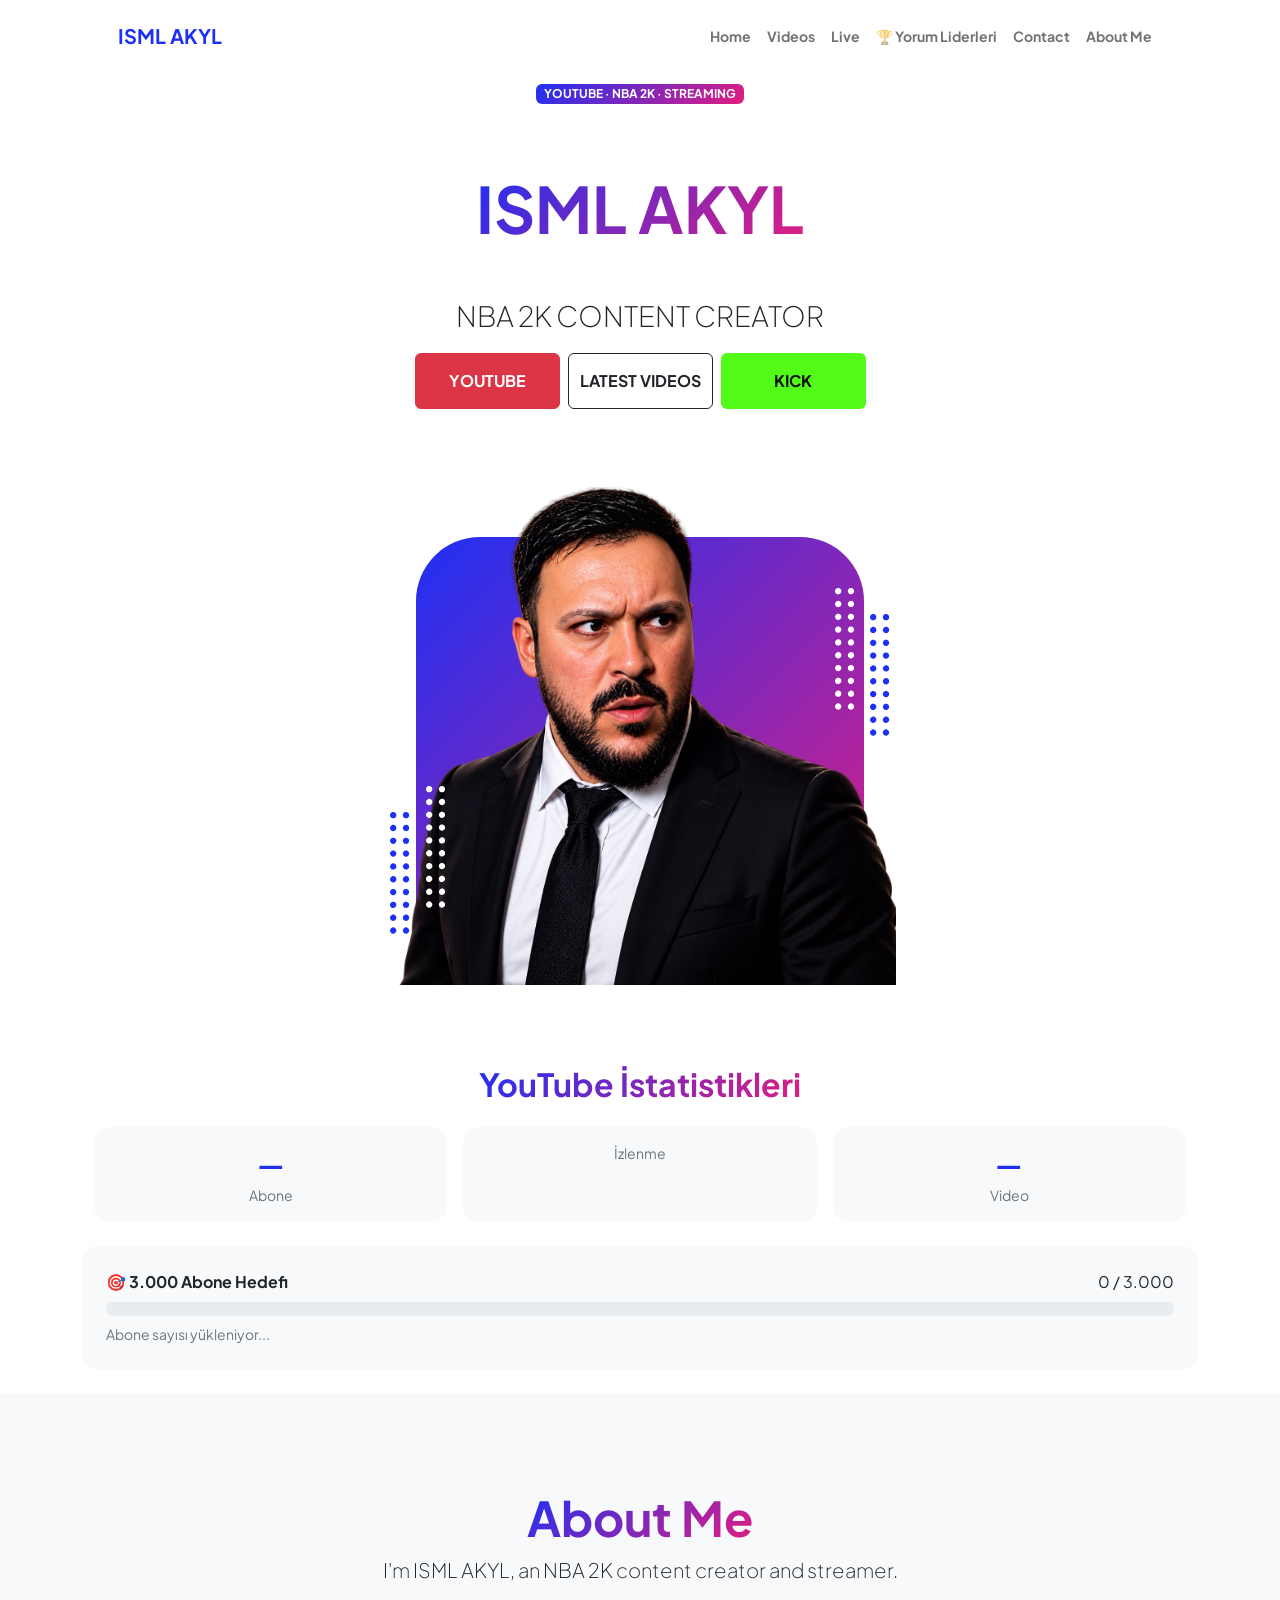
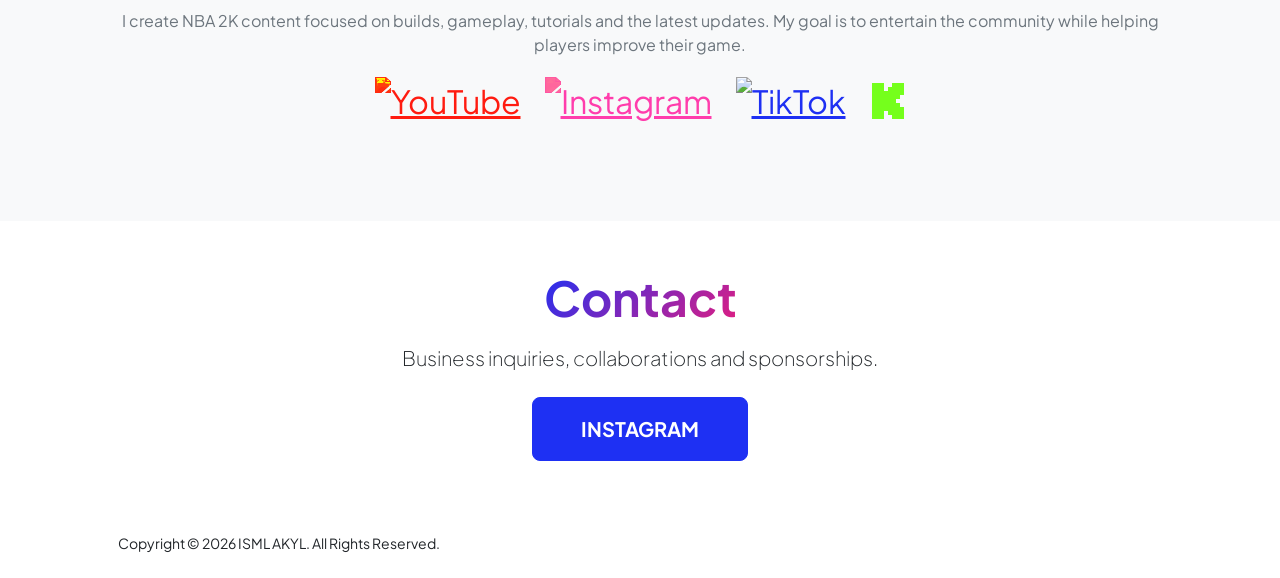
==== index.html @ 3e445e19 "Update index.html" ====
<!DOCTYPE html>
<html lang="en">
    <head>
        <meta charset="utf-8" />
        <meta name="viewport" content="width=device-width, initial-scale=1, shrink-to-fit=no" />
        <meta name="description" content="" />
        <meta name="author" content="" />
        <title>Personal - Start Bootstrap Theme</title>
        <!-- Favicon-->
        <link rel="icon" type="image/x-icon" href="assets/favicon.ico" />
        <!-- Custom Google font-->
        <link rel="preconnect" href="https://fonts.googleapis.com" />
        <link rel="preconnect" href="https://fonts.gstatic.com" crossorigin />
        <link href="https://fonts.googleapis.com/css2?family=Plus+Jakarta+Sans:wght@100;200;300;400;500;600;700;800;900&amp;display=swap" rel="stylesheet" />
        <!-- Bootstrap icons-->
        <link href="https://cdn.jsdelivr.net/npm/bootstrap-icons@1.8.1/font/bootstrap-icons.css" rel="stylesheet" />
        <!-- Core theme CSS (includes Bootstrap)-->
        <link href="css/styles.css" rel="stylesheet" />
        <!-- Mobile-only homepage refinements: desktop stays unchanged -->
        <style>
          @media (max-width: 767.98px) {
            .navbar .container { padding-left: 20px !important; padding-right: 20px !important; }
			  .navbar-collapse {
  padding-top: 8px !important;
  padding-bottom: 8px !important;
}

.navbar-nav {
  gap: 0 !important;
}

.navbar-nav .nav-link {
  padding: 7px 4px !important;
  font-size: 14px !important;
}
            header.pt-2.pb-5 { padding-top: 8px !important; padding-bottom: 16px !important; }
            header > .container { padding-left: 20px !important; padding-right: 20px !important; padding-bottom: 12px !important; }
            header .badge { margin-bottom: 12px !important; font-size: 11px; max-width: 100%; white-space: normal; }
            header .fs-3.text-muted { display: none !important; }
            header h1.display-3 { font-size: clamp(38px, 10vw, 54px); line-height: 1.12; margin: 8px 0 12px !important; }
            header p.fs-3 { font-size: 19px !important; line-height: 1.35; margin: 0 0 18px !important; }
            header .d-flex.flex-wrap.gap-2 { gap: 9px !important; max-width: 420px; margin: 0 auto 12px !important; }
            header .d-flex.flex-wrap.gap-2 > .btn { width: calc(50% - 5px) !important; min-width: 0; padding: 12px 5px !important; font-size: 12px; }
            header .d-flex.flex-wrap.gap-2 > .btn:last-child { width: 100% !important; }
            header .col-xxl-7 > .d-flex { margin-top: 16px !important; }
            #about, #contact { padding-top: 30px !important; padding-bottom: 30px !important; }
            #about .container, #contact .container { padding-left: 22px !important; padding-right: 22px !important; }
            #about .my-5 { margin-top: 8px !important; margin-bottom: 8px !important; }
            #about h2, #contact h2 { font-size: 32px !important; }
            #about p.lead, #contact p.lead { font-size: 18px !important; line-height: 1.5; }
            #about p.text-muted { font-size: 15px; line-height: 1.6; }
            #about .fs-2 { gap: 22px !important; }
            #contact .btn { padding: 12px 25px !important; font-size: 15px; }
            footer .container { padding-left: 22px !important; padding-right: 22px !important; }
            footer .small { font-size: 12px; text-align: center; }
          }
        </style>
		<style>
@media (max-width: 991.98px) {
body:has(.navbar-collapse.show) main > :not(nav),  body:has(.navbar-collapse.show) header,
  body:has(.navbar-collapse.show) footer {
    display: none !important;
  }
}
</style>
    </head>
    <body class="d-flex flex-column h-100">
        <main class="flex-shrink-0">
            <!-- Navigation-->
            <nav class="navbar navbar-expand-lg navbar-light bg-white py-3">
                <div class="container px-5">
                    <a class="navbar-brand" href="index.html"><span class="fw-bolder text-primary">ISML AKYL</span></a>
                    <button class="navbar-toggler" type="button" data-bs-toggle="collapse" data-bs-target="#navbarSupportedContent" aria-controls="navbarSupportedContent" aria-expanded="false" aria-label="Toggle navigation"><span class="navbar-toggler-icon"></span></button>
                    <div class="collapse navbar-collapse" id="navbarSupportedContent">
                        <ul class="navbar-nav ms-auto mb-2 mb-lg-0 small fw-bolder">
                            <li class="nav-item"><a class="nav-link" href="index.html">Home</a></li>
                            <li class="nav-item"><a class="nav-link" href="resume.html">Videos</a></li>
                            <li class="nav-item"><a class="nav-link" href="projects.html">Live</a></li>
							
<li class="nav-item"><a class="nav-link" href="leaderboard.html">🏆 Yorum Liderleri</a></li>

							<li class="nav-item"><a class="nav-link" href="#contact">Contact</a></li>
                          <li class="nav-item"><a class="nav-link" href="index.html#about">About Me</a></li>
                            <li class="nav-item">&nbsp;</li>
                        </ul>
                    </div>
                </div>
            </nav>
            <!-- Header-->
<header class="pt-2 pb-2">               <div class="container px-5 pb-5">
                    <div class="row gx-5 align-items-center">
                        <div class="col-xxl-5">
                            <!-- Header text content-->
                            <div class="text-center text-xxl-start">
                                <div class="badge bg-gradient-primary-to-secondary text-white mb-4"><div class="text-uppercase">YOUTUBE · NBA 2K · STREAMING</div></div>
                                <div class="fs-3 fw-light text-muted">&nbsp;</div>
                               <h1 class="display-3 fw-bolder mb-5"><span class="text-gradient d-inline">ISML AKYL</span>
</h1>
<p class="fs-3 fw-light">NBA 2K CONTENT CREATOR</p>
<div class="d-flex flex-wrap gap-2 justify-content-center justify-content-xxl-start mb-3">

    <a href="https://www.youtube.com/@ismlakyl"
       target="_blank" rel="noopener noreferrer"
class="btn btn-danger fw-bolder"       style="width:145px; padding:15px 5px; white-space:nowrap;">
       YOUTUBE
    </a>

    <a href="resume.html"
       class="btn btn-outline-dark fw-bolder"
       style="width:145px; padding:15px 5px; white-space:nowrap;">
       LATEST VIDEOS
    </a>

    <a href="https://kick.com/ismlakyl-on-yt"
       target="_blank" rel="noopener noreferrer"
       class="btn fw-bolder"
       style="width:145px; padding:15px 5px; background:#53FC18; color:#111; white-space:nowrap;">
       KICK
    </a>

</div>

                            </div>
                        </div>
                        <div class="col-xxl-7">
                            <!-- Header profile picture-->
                            <div class="d-flex justify-content-center mt-5 mt-xxl-0">
                                <div class="profile bg-gradient-primary-to-secondary">
                                    <!-- TIP: For best results, use a photo with a transparent background like the demo example below-->
                                    <!-- Watch a tutorial on how to do this on YouTube (link)-->
                                   <img class="profile-img" src="assets/ismail.png" alt="ISML AKYL" />
                                    <div class="dots-1">
                                        <!-- SVG Dots-->
                                        <svg version="1.1" xmlns="http://www.w3.org/2000/svg" xmlns:xlink="http://www.w3.org/1999/xlink" x="0px" y="0px" viewBox="0 0 191.6 1215.4" style="enable-background: new 0 0 191.6 1215.4" xml:space="preserve">
                                            <g transform="translate(0.000000,1280.000000) scale(0.100000,-0.100000)">
                                                <path d="M227.7,12788.6c-105-35-200-141-222-248c-43-206,163-412,369-369c155,32,275,190,260,339c-11,105-90,213-190,262        C383.7,12801.6,289.7,12808.6,227.7,12788.6z"></path>
                                                <path d="M1507.7,12788.6c-151-50-253-216-222-362c25-119,136-230,254-255c194-41,395,142,375,339c-11,105-90,213-190,262        C1663.7,12801.6,1569.7,12808.6,1507.7,12788.6z"></path>
                                                <path d="M227.7,11508.6c-105-35-200-141-222-248c-43-206,163-412,369-369c155,32,275,190,260,339c-11,105-90,213-190,262        C383.7,11521.6,289.7,11528.6,227.7,11508.6z"></path>
                                                <path d="M1507.7,11508.6c-151-50-253-216-222-362c25-119,136-230,254-255c194-41,395,142,375,339c-11,105-90,213-190,262        C1663.7,11521.6,1569.7,11528.6,1507.7,11508.6z"></path>
                                                <path d="M227.7,10228.6c-105-35-200-141-222-248c-43-206,163-412,369-369c155,32,275,190,260,339c-11,105-90,213-190,262        C383.7,10241.6,289.7,10248.6,227.7,10228.6z"></path>
                                                <path d="M1507.7,10228.6c-105-35-200-141-222-248c-43-206,163-412,369-369c155,32,275,190,260,339c-11,105-90,213-190,262        C1663.7,10241.6,1569.7,10248.6,1507.7,10228.6z"></path>
                                                <path d="M227.7,8948.6c-105-35-200-141-222-248c-43-206,163-412,369-369c155,32,275,190,260,339c-11,105-90,213-190,262        C383.7,8961.6,289.7,8968.6,227.7,8948.6z"></path>
                                                <path d="M1507.7,8948.6c-105-35-200-141-222-248c-43-206,163-412,369-369c155,32,275,190,260,339c-11,105-90,213-190,262        C1663.7,8961.6,1569.7,8968.6,1507.7,8948.6z"></path>
                                                <path d="M227.7,7668.6c-105-35-200-141-222-248c-43-206,163-412,369-369c155,32,275,190,260,339c-11,105-90,213-190,262        C383.7,7681.6,289.7,7688.6,227.7,7668.6z"></path>
                                                <path d="M1507.7,7668.6c-105-35-200-141-222-248c-43-206,163-412,369-369c155,32,275,190,260,339c-11,105-90,213-190,262        C1663.7,7681.6,1569.7,7688.6,1507.7,7668.6z"></path>
                                                <path d="M227.7,6388.6c-105-35-200-141-222-248c-43-206,163-412,369-369c155,32,275,190,260,339c-11,105-90,213-190,262        C383.7,6401.6,289.7,6408.6,227.7,6388.6z"></path>
                                                <path d="M1507.7,6388.6c-105-35-200-141-222-248c-43-206,163-412,369-369c155,32,275,190,260,339c-11,105-90,213-190,262        C1663.7,6401.6,1569.7,6408.6,1507.7,6388.6z"></path>
                                                <path d="M227.7,5108.6c-105-35-200-141-222-248c-43-206,163-412,369-369c155,32,275,190,260,339c-11,105-90,213-190,262        C383.7,5121.6,289.7,5128.6,227.7,5108.6z"></path>
                                                <path d="M1507.7,5108.6c-105-35-200-141-222-248c-43-206,163-412,369-369c155,32,275,190,260,339c-11,105-90,213-190,262        C1663.7,5121.6,1569.7,5128.6,1507.7,5108.6z"></path>
                                                <path d="M227.7,3828.6c-105-35-200-141-222-248c-43-206,163-412,369-369c155,32,275,190,260,339c-11,105-90,213-190,262        C383.7,3841.6,289.7,3848.6,227.7,3828.6z"></path>
                                                <path d="M1507.7,3828.6c-105-35-200-141-222-248c-43-206,163-412,369-369c155,32,275,190,260,339c-11,105-90,213-190,262        C1663.7,3841.6,1569.7,3848.6,1507.7,3828.6z"></path>
                                                <path d="M227.7,2548.6c-105-35-200-141-222-248c-43-206,163-412,369-369c155,32,275,190,260,339c-11,105-90,213-190,262        C383.7,2561.6,289.7,2568.6,227.7,2548.6z"></path>
                                                <path d="M1507.7,2548.6c-105-35-200-141-222-248c-43-206,163-412,369-369c155,32,275,190,260,339c-11,105-90,213-190,262        C1663.7,2561.6,1569.7,2568.6,1507.7,2548.6z"></path>
                                                <path d="M227.7,1268.6c-105-35-200-141-222-248c-43-206,163-412,369-369c155,32,275,190,260,339c-11,105-90,213-190,262        C383.7,1281.6,289.7,1288.6,227.7,1268.6z"></path>
                                                <path d="M1507.7,1268.6c-105-35-200-141-222-248c-43-206,163-412,369-369c155,32,275,190,260,339c-11,105-90,213-190,262        C1663.7,1281.6,1569.7,1288.6,1507.7,1268.6z"></path>
                                            </g>
                                        </svg>
                                        <!-- END of SVG dots-->
                                    </div>
                                    <div class="dots-2">
                                        <!-- SVG Dots-->
                                        <svg version="1.1" xmlns="http://www.w3.org/2000/svg" xmlns:xlink="http://www.w3.org/1999/xlink" x="0px" y="0px" viewBox="0 0 191.6 1215.4" style="enable-background: new 0 0 191.6 1215.4" xml:space="preserve">
                                            <g transform="translate(0.000000,1280.000000) scale(0.100000,-0.100000)">
                                                <path d="M227.7,12788.6c-105-35-200-141-222-248c-43-206,163-412,369-369c155,32,275,190,260,339c-11,105-90,213-190,262        C383.7,12801.6,289.7,12808.6,227.7,12788.6z"></path>
                                                <path d="M1507.7,12788.6c-151-50-253-216-222-362c25-119,136-230,254-255c194-41,395,142,375,339c-11,105-90,213-190,262        C1663.7,12801.6,1569.7,12808.6,1507.7,12788.6z"></path>
                                                <path d="M227.7,11508.6c-105-35-200-141-222-248c-43-206,163-412,369-369c155,32,275,190,260,339c-11,105-90,213-190,262        C383.7,11521.6,289.7,11528.6,227.7,11508.6z"></path>
                                                <path d="M1507.7,11508.6c-151-50-253-216-222-362c25-119,136-230,254-255c194-41,395,142,375,339c-11,105-90,213-190,262        C1663.7,11521.6,1569.7,11528.6,1507.7,11508.6z"></path>
                                                <path d="M227.7,10228.6c-105-35-200-141-222-248c-43-206,163-412,369-369c155,32,275,190,260,339c-11,105-90,213-190,262        C383.7,10241.6,289.7,10248.6,227.7,10228.6z"></path>
                                                <path d="M1507.7,10228.6c-105-35-200-141-222-248c-43-206,163-412,369-369c155,32,275,190,260,339c-11,105-90,213-190,262        C1663.7,10241.6,1569.7,10248.6,1507.7,10228.6z"></path>
                                                <path d="M227.7,8948.6c-105-35-200-141-222-248c-43-206,163-412,369-369c155,32,275,190,260,339c-11,105-90,213-190,262        C383.7,8961.6,289.7,8968.6,227.7,8948.6z"></path>
                                                <path d="M1507.7,8948.6c-105-35-200-141-222-248c-43-206,163-412,369-369c155,32,275,190,260,339c-11,105-90,213-190,262        C1663.7,8961.6,1569.7,8968.6,1507.7,8948.6z"></path>
                                                <path d="M227.7,7668.6c-105-35-200-141-222-248c-43-206,163-412,369-369c155,32,275,190,260,339c-11,105-90,213-190,262        C383.7,7681.6,289.7,7688.6,227.7,7668.6z"></path>
                                                <path d="M1507.7,7668.6c-105-35-200-141-222-248c-43-206,163-412,369-369c155,32,275,190,260,339c-11,105-90,213-190,262        C1663.7,7681.6,1569.7,7688.6,1507.7,7668.6z"></path>
                                                <path d="M227.7,6388.6c-105-35-200-141-222-248c-43-206,163-412,369-369c155,32,275,190,260,339c-11,105-90,213-190,262        C383.7,6401.6,289.7,6408.6,227.7,6388.6z"></path>
                                                <path d="M1507.7,6388.6c-105-35-200-141-222-248c-43-206,163-412,369-369c155,32,275,190,260,339c-11,105-90,213-190,262        C1663.7,6401.6,1569.7,6408.6,1507.7,6388.6z"></path>
                                                <path d="M227.7,5108.6c-105-35-200-141-222-248c-43-206,163-412,369-369c155,32,275,190,260,339c-11,105-90,213-190,262        C383.7,5121.6,289.7,5128.6,227.7,5108.6z"></path>
                                                <path d="M1507.7,5108.6c-105-35-200-141-222-248c-43-206,163-412,369-369c155,32,275,190,260,339c-11,105-90,213-190,262        C1663.7,5121.6,1569.7,5128.6,1507.7,5108.6z"></path>
                                                <path d="M227.7,3828.6c-105-35-200-141-222-248c-43-206,163-412,369-369c155,32,275,190,260,339c-11,105-90,213-190,262        C383.7,3841.6,289.7,3848.6,227.7,3828.6z"></path>
                                                <path d="M1507.7,3828.6c-105-35-200-141-222-248c-43-206,163-412,369-369c155,32,275,190,260,339c-11,105-90,213-190,262        C1663.7,3841.6,1569.7,3848.6,1507.7,3828.6z"></path>
                                                <path d="M227.7,2548.6c-105-35-200-141-222-248c-43-206,163-412,369-369c155,32,275,190,260,339c-11,105-90,213-190,262        C383.7,2561.6,289.7,2568.6,227.7,2548.6z"></path>
                                                <path d="M1507.7,2548.6c-105-35-200-141-222-248c-43-206,163-412,369-369c155,32,275,190,260,339c-11,105-90,213-190,262        C1663.7,2561.6,1569.7,2568.6,1507.7,2548.6z"></path>
                                                <path d="M227.7,1268.6c-105-35-200-141-222-248c-43-206,163-412,369-369c155,32,275,190,260,339c-11,105-90,213-190,262        C383.7,1281.6,289.7,1288.6,227.7,1268.6z"></path>
                                                <path d="M1507.7,1268.6c-105-35-200-141-222-248c-43-206,163-412,369-369c155,32,275,190,260,339c-11,105-90,213-190,262        C1663.7,1281.6,1569.7,1288.6,1507.7,1268.6z"></path>
                                            </g>
                                        </svg>
                                        <!-- END of SVG dots-->
                                    </div>
                                    <div class="dots-3">
                                        <!-- SVG Dots-->
                                        <svg version="1.1" xmlns="http://www.w3.org/2000/svg" xmlns:xlink="http://www.w3.org/1999/xlink" x="0px" y="0px" viewBox="0 0 191.6 1215.4" style="enable-background: new 0 0 191.6 1215.4" xml:space="preserve">
                                            <g transform="translate(0.000000,1280.000000) scale(0.100000,-0.100000)">
                                                <path d="M227.7,12788.6c-105-35-200-141-222-248c-43-206,163-412,369-369c155,32,275,190,260,339c-11,105-90,213-190,262        C383.7,12801.6,289.7,12808.6,227.7,12788.6z"></path>
                                                <path d="M1507.7,12788.6c-151-50-253-216-222-362c25-119,136-230,254-255c194-41,395,142,375,339c-11,105-90,213-190,262        C1663.7,12801.6,1569.7,12808.6,1507.7,12788.6z"></path>
                                                <path d="M227.7,11508.6c-105-35-200-141-222-248c-43-206,163-412,369-369c155,32,275,190,260,339c-11,105-90,213-190,262        C383.7,11521.6,289.7,11528.6,227.7,11508.6z"></path>
                                                <path d="M1507.7,11508.6c-151-50-253-216-222-362c25-119,136-230,254-255c194-41,395,142,375,339c-11,105-90,213-190,262        C1663.7,11521.6,1569.7,11528.6,1507.7,11508.6z"></path>
                                                <path d="M227.7,10228.6c-105-35-200-141-222-248c-43-206,163-412,369-369c155,32,275,190,260,339c-11,105-90,213-190,262        C383.7,10241.6,289.7,10248.6,227.7,10228.6z"></path>
                                                <path d="M1507.7,10228.6c-105-35-200-141-222-248c-43-206,163-412,369-369c155,32,275,190,260,339c-11,105-90,213-190,262        C1663.7,10241.6,1569.7,10248.6,1507.7,10228.6z"></path>
                                                <path d="M227.7,8948.6c-105-35-200-141-222-248c-43-206,163-412,369-369c155,32,275,190,260,339c-11,105-90,213-190,262        C383.7,8961.6,289.7,8968.6,227.7,8948.6z"></path>
                                                <path d="M1507.7,8948.6c-105-35-200-141-222-248c-43-206,163-412,369-369c155,32,275,190,260,339c-11,105-90,213-190,262        C1663.7,8961.6,1569.7,8968.6,1507.7,8948.6z"></path>
                                                <path d="M227.7,7668.6c-105-35-200-141-222-248c-43-206,163-412,369-369c155,32,275,190,260,339c-11,105-90,213-190,262        C383.7,7681.6,289.7,7688.6,227.7,7668.6z"></path>
                                                <path d="M1507.7,7668.6c-105-35-200-141-222-248c-43-206,163-412,369-369c155,32,275,190,260,339c-11,105-90,213-190,262        C1663.7,7681.6,1569.7,7688.6,1507.7,7668.6z"></path>
                                                <path d="M227.7,6388.6c-105-35-200-141-222-248c-43-206,163-412,369-369c155,32,275,190,260,339c-11,105-90,213-190,262        C383.7,6401.6,289.7,6408.6,227.7,6388.6z"></path>
                                                <path d="M1507.7,6388.6c-105-35-200-141-222-248c-43-206,163-412,369-369c155,32,275,190,260,339c-11,105-90,213-190,262        C1663.7,6401.6,1569.7,6408.6,1507.7,6388.6z"></path>
                                                <path d="M227.7,5108.6c-105-35-200-141-222-248c-43-206,163-412,369-369c155,32,275,190,260,339c-11,105-90,213-190,262        C383.7,5121.6,289.7,5128.6,227.7,5108.6z"></path>
                                                <path d="M1507.7,5108.6c-105-35-200-141-222-248c-43-206,163-412,369-369c155,32,275,190,260,339c-11,105-90,213-190,262        C1663.7,5121.6,1569.7,5128.6,1507.7,5108.6z"></path>
                                                <path d="M227.7,3828.6c-105-35-200-141-222-248c-43-206,163-412,369-369c155,32,275,190,260,339c-11,105-90,213-190,262        C383.7,3841.6,289.7,3848.6,227.7,3828.6z"></path>
                                                <path d="M1507.7,3828.6c-105-35-200-141-222-248c-43-206,163-412,369-369c155,32,275,190,260,339c-11,105-90,213-190,262        C1663.7,3841.6,1569.7,3848.6,1507.7,3828.6z"></path>
                                                <path d="M227.7,2548.6c-105-35-200-141-222-248c-43-206,163-412,369-369c155,32,275,190,260,339c-11,105-90,213-190,262        C383.7,2561.6,289.7,2568.6,227.7,2548.6z"></path>
                                                <path d="M1507.7,2548.6c-105-35-200-141-222-248c-43-206,163-412,369-369c155,32,275,190,260,339c-11,105-90,213-190,262        C1663.7,2561.6,1569.7,2568.6,1507.7,2548.6z"></path>
                                                <path d="M227.7,1268.6c-105-35-200-141-222-248c-43-206,163-412,369-369c155,32,275,190,260,339c-11,105-90,213-190,262        C383.7,1281.6,289.7,1288.6,227.7,1268.6z"></path>
                                                <path d="M1507.7,1268.6c-105-35-200-141-222-248c-43-206,163-412,369-369c155,32,275,190,260,339c-11,105-90,213-190,262        C1663.7,1281.6,1569.7,1288.6,1507.7,1268.6z"></path>
                                            </g>
                                        </svg>
                                        <!-- END of SVG dots-->
                                    </div>
                                    <div class="dots-4">
                                        <!-- SVG Dots-->
                                        <svg version="1.1" xmlns="http://www.w3.org/2000/svg" xmlns:xlink="http://www.w3.org/1999/xlink" x="0px" y="0px" viewBox="0 0 191.6 1215.4" style="enable-background: new 0 0 191.6 1215.4" xml:space="preserve">
                                            <g transform="translate(0.000000,1280.000000) scale(0.100000,-0.100000)">
                                                <path d="M227.7,12788.6c-105-35-200-141-222-248c-43-206,163-412,369-369c155,32,275,190,260,339c-11,105-90,213-190,262        C383.7,12801.6,289.7,12808.6,227.7,12788.6z"></path>
                                                <path d="M1507.7,12788.6c-151-50-253-216-222-362c25-119,136-230,254-255c194-41,395,142,375,339c-11,105-90,213-190,262        C1663.7,12801.6,1569.7,12808.6,1507.7,12788.6z"></path>
                                                <path d="M227.7,11508.6c-105-35-200-141-222-248c-43-206,163-412,369-369c155,32,275,190,260,339c-11,105-90,213-190,262        C383.7,11521.6,289.7,11528.6,227.7,11508.6z"></path>
                                                <path d="M1507.7,11508.6c-151-50-253-216-222-362c25-119,136-230,254-255c194-41,395,142,375,339c-11,105-90,213-190,262        C1663.7,11521.6,1569.7,11528.6,1507.7,11508.6z"></path>
                                                <path d="M227.7,10228.6c-105-35-200-141-222-248c-43-206,163-412,369-369c155,32,275,190,260,339c-11,105-90,213-190,262        C383.7,10241.6,289.7,10248.6,227.7,10228.6z"></path>
                                                <path d="M1507.7,10228.6c-105-35-200-141-222-248c-43-206,163-412,369-369c155,32,275,190,260,339c-11,105-90,213-190,262        C1663.7,10241.6,1569.7,10248.6,1507.7,10228.6z"></path>
                                                <path d="M227.7,8948.6c-105-35-200-141-222-248c-43-206,163-412,369-369c155,32,275,190,260,339c-11,105-90,213-190,262        C383.7,8961.6,289.7,8968.6,227.7,8948.6z"></path>
                                                <path d="M1507.7,8948.6c-105-35-200-141-222-248c-43-206,163-412,369-369c155,32,275,190,260,339c-11,105-90,213-190,262        C1663.7,8961.6,1569.7,8968.6,1507.7,8948.6z"></path>
                                                <path d="M227.7,7668.6c-105-35-200-141-222-248c-43-206,163-412,369-369c155,32,275,190,260,339c-11,105-90,213-190,262        C383.7,7681.6,289.7,7688.6,227.7,7668.6z"></path>
                                                <path d="M1507.7,7668.6c-105-35-200-141-222-248c-43-206,163-412,369-369c155,32,275,190,260,339c-11,105-90,213-190,262        C1663.7,7681.6,1569.7,7688.6,1507.7,7668.6z"></path>
                                                <path d="M227.7,6388.6c-105-35-200-141-222-248c-43-206,163-412,369-369c155,32,275,190,260,339c-11,105-90,213-190,262        C383.7,6401.6,289.7,6408.6,227.7,6388.6z"></path>
                                                <path d="M1507.7,6388.6c-105-35-200-141-222-248c-43-206,163-412,369-369c155,32,275,190,260,339c-11,105-90,213-190,262        C1663.7,6401.6,1569.7,6408.6,1507.7,6388.6z"></path>
                                                <path d="M227.7,5108.6c-105-35-200-141-222-248c-43-206,163-412,369-369c155,32,275,190,260,339c-11,105-90,213-190,262        C383.7,5121.6,289.7,5128.6,227.7,5108.6z"></path>
                                                <path d="M1507.7,5108.6c-105-35-200-141-222-248c-43-206,163-412,369-369c155,32,275,190,260,339c-11,105-90,213-190,262        C1663.7,5121.6,1569.7,5128.6,1507.7,5108.6z"></path>
                                                <path d="M227.7,3828.6c-105-35-200-141-222-248c-43-206,163-412,369-369c155,32,275,190,260,339c-11,105-90,213-190,262        C383.7,3841.6,289.7,3848.6,227.7,3828.6z"></path>
                                                <path d="M1507.7,3828.6c-105-35-200-141-222-248c-43-206,163-412,369-369c155,32,275,190,260,339c-11,105-90,213-190,262        C1663.7,3841.6,1569.7,3848.6,1507.7,3828.6z"></path>
                                                <path d="M227.7,2548.6c-105-35-200-141-222-248c-43-206,163-412,369-369c155,32,275,190,260,339c-11,105-90,213-190,262        C383.7,2561.6,289.7,2568.6,227.7,2548.6z"></path>
                                                <path d="M1507.7,2548.6c-105-35-200-141-222-248c-43-206,163-412,369-369c155,32,275,190,260,339c-11,105-90,213-190,262        C1663.7,2561.6,1569.7,2568.6,1507.7,2548.6z"></path>
                                                <path d="M227.7,1268.6c-105-35-200-141-222-248c-43-206,163-412,369-369c155,32,275,190,260,339c-11,105-90,213-190,262        C383.7,1281.6,289.7,1288.6,227.7,1268.6z"></path>
                                                <path d="M1507.7,1268.6c-105-35-200-141-222-248c-43-206,163-412,369-369c155,32,275,190,260,339c-11,105-90,213-190,262        C1663.7,1281.6,1569.7,1288.6,1507.7,1268.6z"></path>
                                            </g>
                                        </svg>
                                        <!-- END of SVG dots-->
                                    </div>
                                </div>
                            </div>
                        </div>
                    </div>
                </div>
            </header>
			
<!-- YouTube Statistics -->
<section id="youtube-stats" class="py-4 bg-white">
  <div class="container px-4">
    <h2 class="text-center fw-bolder mb-4">
      <span class="text-gradient d-inline">YouTube İstatistikleri</span>
    </h2>

    <div class="row g-3 text-center justify-content-center">
      <div class="col-4">
        <div class="bg-light rounded-4 p-3 h-100">
          <div class="fw-bolder fs-3 text-primary" id="stat-subs">—</div>
          <div class="small text-muted">Abone</div>
        </div>
      </div>
      <div class="col-4">
        <div class="bg-light rounded-4 p-3 h-100">
          
<div class="fw-bold fs-3 text-primary" id="stat-views" style="font-size: clamp(12px, 3.5vw, 28px) !important; white-space: nowrap;"></div>

          <div class="small text-muted">İzlenme</div>
        </div>
      </div>
      <div class="col-4">
        <div class="bg-light rounded-4 p-3 h-100">
          <div class="fw-bolder fs-3 text-primary" id="stat-videos">—</div>
          <div class="small text-muted">Video</div>
        </div>
      </div>
    </div>
  </div>
	
<div class="container mt-4">
  <div class="bg-light rounded-4 p-4">
    <div class="d-flex flex-column flex-sm-row justify-content-between align-items-sm-center gap-2 mb-2">
  <strong>🎯 3.000 Abone Hedefi</strong>
  <span id="sub-goal-text" class="text-nowrap">0 / 3.000</span>
</div>

    <div class="progress rounded-pill" style="height: 14px;">
      <div id="sub-goal-bar"
           class="progress-bar"
           style="width: 0%; background: linear-gradient(90deg, #304ffe, #d81b90);">
      </div>
    </div>
    <p class="small text-muted mt-2 mb-0" id="sub-goal-remaining">
      Abone sayısı yükleniyor...
    </p>
  </div>
</div>

</section>

            <!-- About Section-->
<section id="about" class="bg-light py-5">                <div class="container px-5">
                    <div class="row gx-5 justify-content-center">
                        <div class="col-xxl-8">
                            <div class="text-center my-5">
                                <h2 class="display-5 fw-bolder"><span class="text-gradient d-inline">About Me</span></h2>
<p class="lead fw-light mb-4">I'm ISML AKYL, an NBA 2K content creator and streamer.</p>
<p class="text-muted">I create NBA 2K content focused on builds, gameplay, tutorials and the latest updates. My goal is to entertain the community while helping players improve their game.</p>
                                <div class="d-flex justify-content-center fs-2 gap-4">
                 

<a href="https://www.youtube.com/@ismlakyl" target="_blank" rel="noopener noreferrer" title="YouTube">
  <img src="https://cdn.jsdelivr.net/npm/simple-icons@v15/icons/youtube.svg" alt="YouTube" width="36" height="36" style="filter: invert(16%) sepia(100%) saturate(7000%) hue-rotate(355deg);">
</a>

<a href="https://www.instagram.com/avantgarde_4life/" target="_blank" rel="noopener noreferrer" title="Instagram">
  <img src="https://cdn.jsdelivr.net/npm/simple-icons@v15/icons/instagram.svg" alt="Instagram" width="36" height="36" style="filter: invert(34%) sepia(87%) saturate(2523%) hue-rotate(302deg);">
</a>

<a href="https://www.tiktok.com/@ismlakyl" target="_blank" rel="noopener noreferrer" title="TikTok">
  <img src="https://cdn.jsdelivr.net/npm/simple-icons@v15/icons/tiktok.svg" alt="TikTok" width="36" height="36">
</a>

<a href="https://kick.com/ismlakyl-on-yt" target="_blank" rel="noopener noreferrer" title="Kick">
<img src="assets/Kick.svg" alt="Kick" width="36" height="36" style="filter: invert(78%) sepia(95%) saturate(1500%) hue-rotate(38deg) brightness(105%);">
</a>

                                </div>
                            </div>
                        </div>
                    </div>
                </div>
            </section>
			<section id="contact" class="py-5">
    <div class="container text-center">
       <h2 class="display-5 fw-bolder mb-3">
    <span class="text-gradient d-inline">Contact</span>
</h2>

<p class="lead fw-light mb-4">
    Business inquiries, collaborations and sponsorships.
</p>
<a href="https://instagram.com/avantgarde_4life" class="btn btn-primary btn-lg px-5 py-3 fw-bolder" target="_blank">
   INSTAGRAM
        </a>
    </div>
</section>
        </main>
        <!-- Footer-->
        <footer class="bg-white py-4 mt-auto">
            <div class="container px-5">
                <div class="row align-items-center justify-content-between flex-column flex-sm-row">
<div class="col-auto"><div class="small m-0">Copyright &copy; 2026 ISML AKYL. All Rights Reserved.</div></div>                    
                       
                </div>
            </div>
        </footer>
        <!-- Bootstrap core JS-->
        <script src="https://cdn.jsdelivr.net/npm/bootstrap@5.2.3/dist/js/bootstrap.bundle.min.js"></script>
        <!-- Core theme JS-->
        <script src="js/scripts.js"></script>
		
<script>
document.addEventListener("DOMContentLoaded", async () => {
  try {
    const response = await fetch("/api/stats");

    if (!response.ok) {
      throw new Error("İstatistikler yüklenemedi");
    }

    const stats = await response.json();
    const format = number =>
      new Intl.NumberFormat("tr-TR").format(number);

    document.getElementById("stat-subs").textContent =
      stats.subscribers === null
        ? "Gizli"
        : format(stats.subscribers);

    document.getElementById("stat-views").textContent =
      format(stats.views);

    document.getElementById("stat-videos").textContent =
      format(stats.videos);
	  
const goal = 3000;
const subscribers = Number(stats.subscribers);

if (stats.subscribers !== null && Number.isFinite(subscribers)) {
  const percentage = Math.min((subscribers / goal) * 100, 100);
  const remaining = Math.max(goal - subscribers, 0);

  document.getElementById("sub-goal-text").textContent =
    format(subscribers) + " / " + format(goal);

  document.getElementById("sub-goal-bar").style.width =
    percentage + "%";

  document.getElementById("sub-goal-remaining").textContent =
    remaining > 0
      ? "Hedefe " + format(remaining) + " abone kaldı! 🚀"
      : "🎉 3.000 abone hedefine ulaştık!";
}


  } catch (error) {
    console.error("YouTube istatistik hatası:", error);
  }
});
</script>

    </body>
</html>
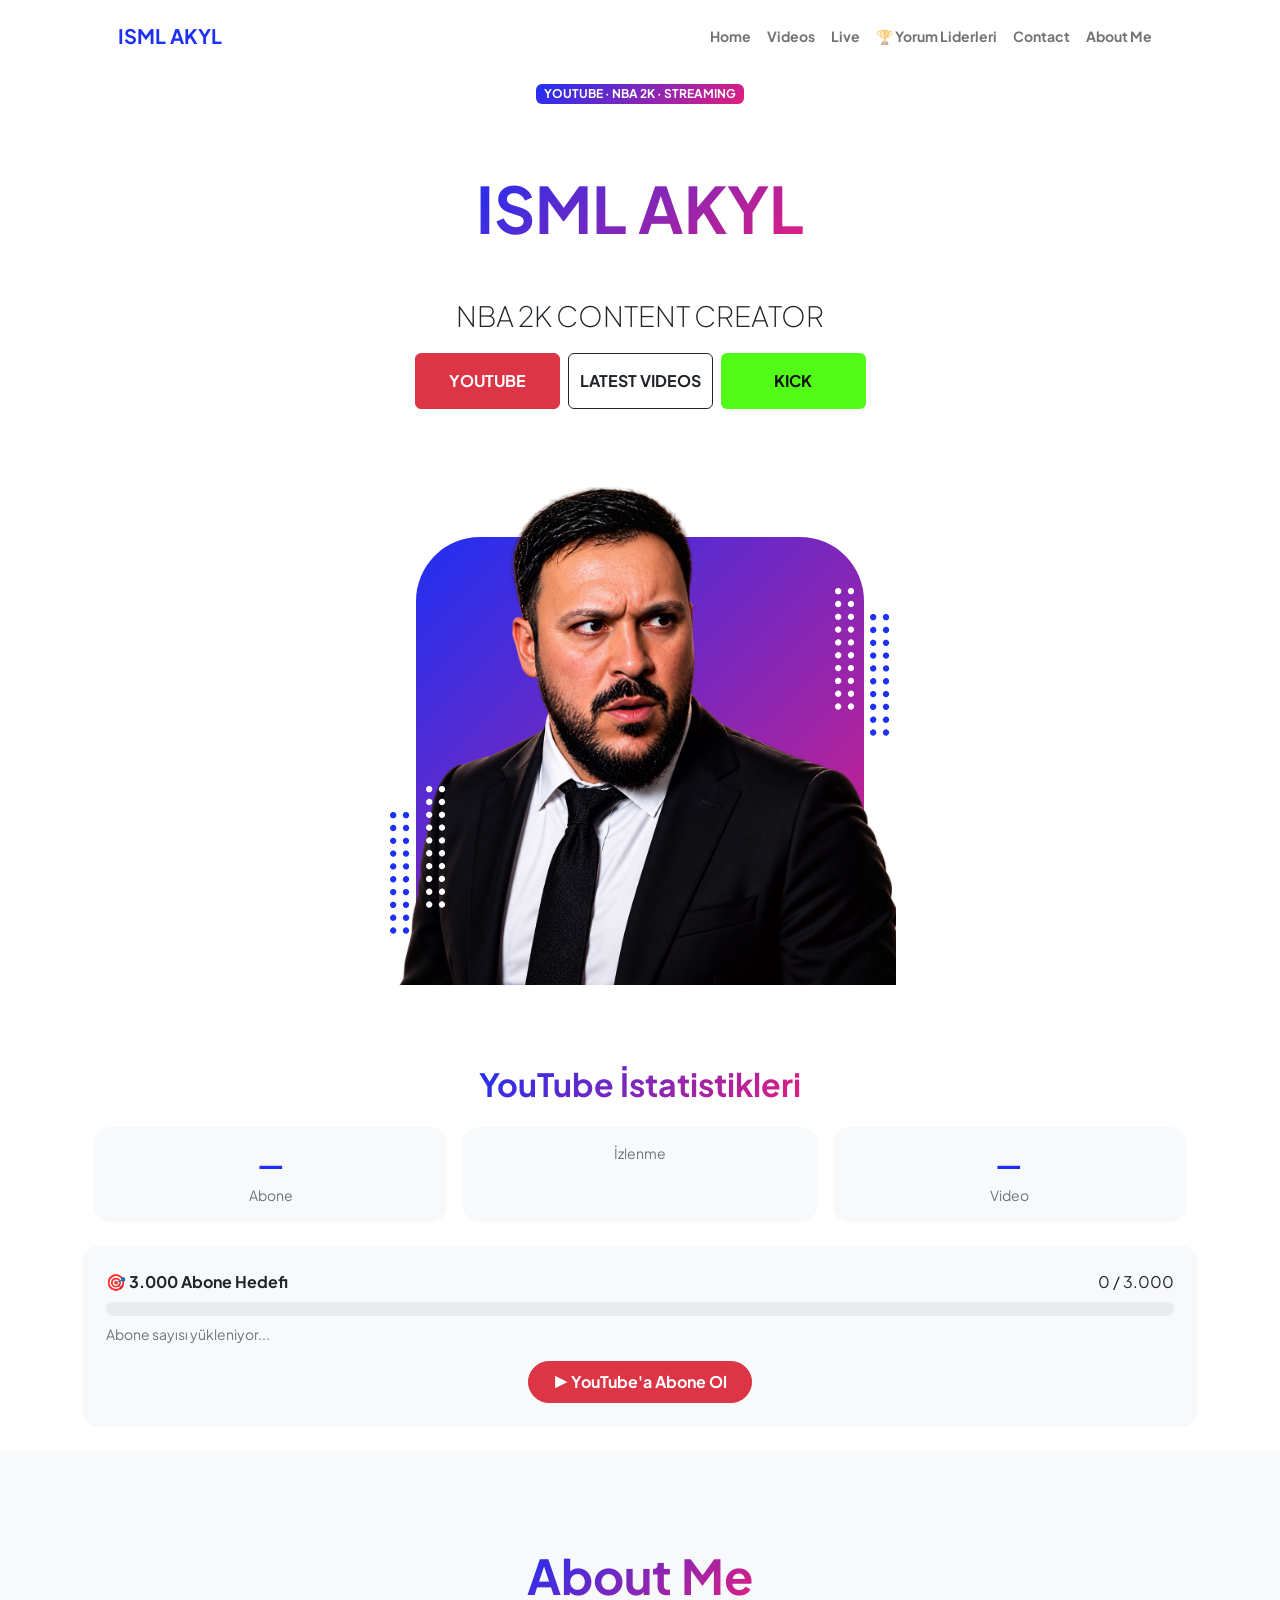
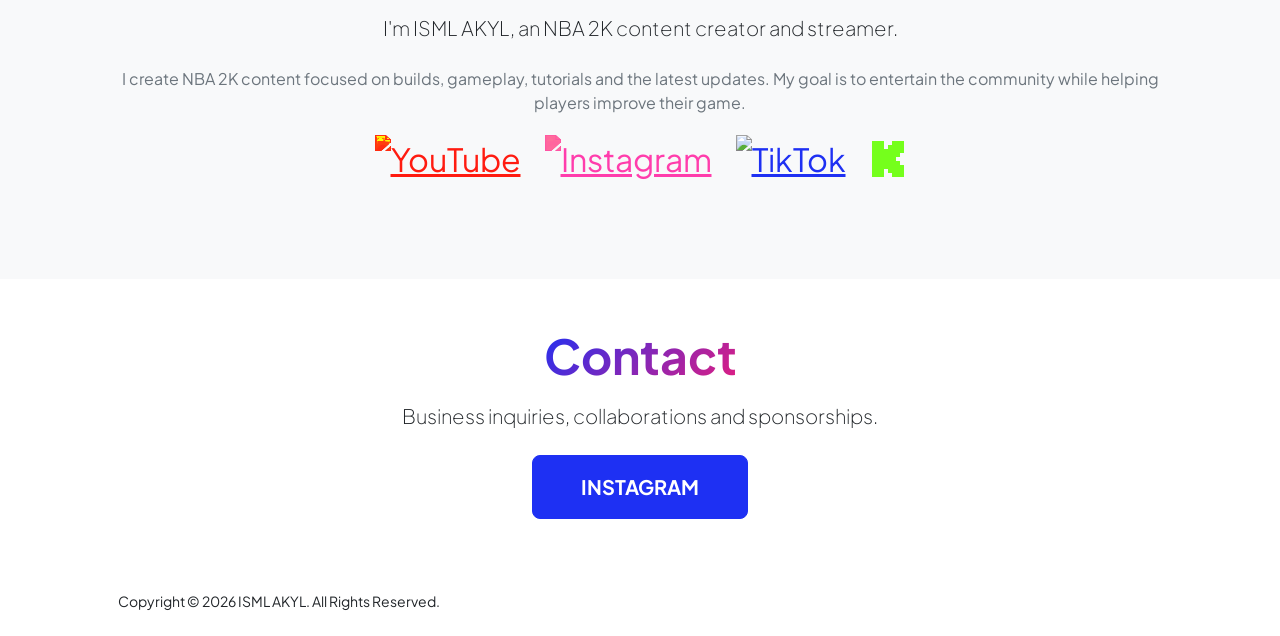
==== commit c5e213d5: "Update index.html" ====
--- a/index.html
+++ b/index.html
@@ -295,7 +295,18 @@
     </div>
     <p class="small text-muted mt-2 mb-0" id="sub-goal-remaining">
       Abone sayısı yükleniyor...
-    </p>
+   </p>
+	  
+	  <div class="text-center mt-3">
+  <a href="https://www.youtube.com/@ismlakyl?sub_confirmation=1"
+     target="_blank"
+     rel="noopener noreferrer"
+     class="btn btn-danger rounded-pill px-4 py-2 fw-bold">
+    ▶ YouTube'a Abone Ol
+  </a>
+</div>
+
+	
   </div>
 </div>
 
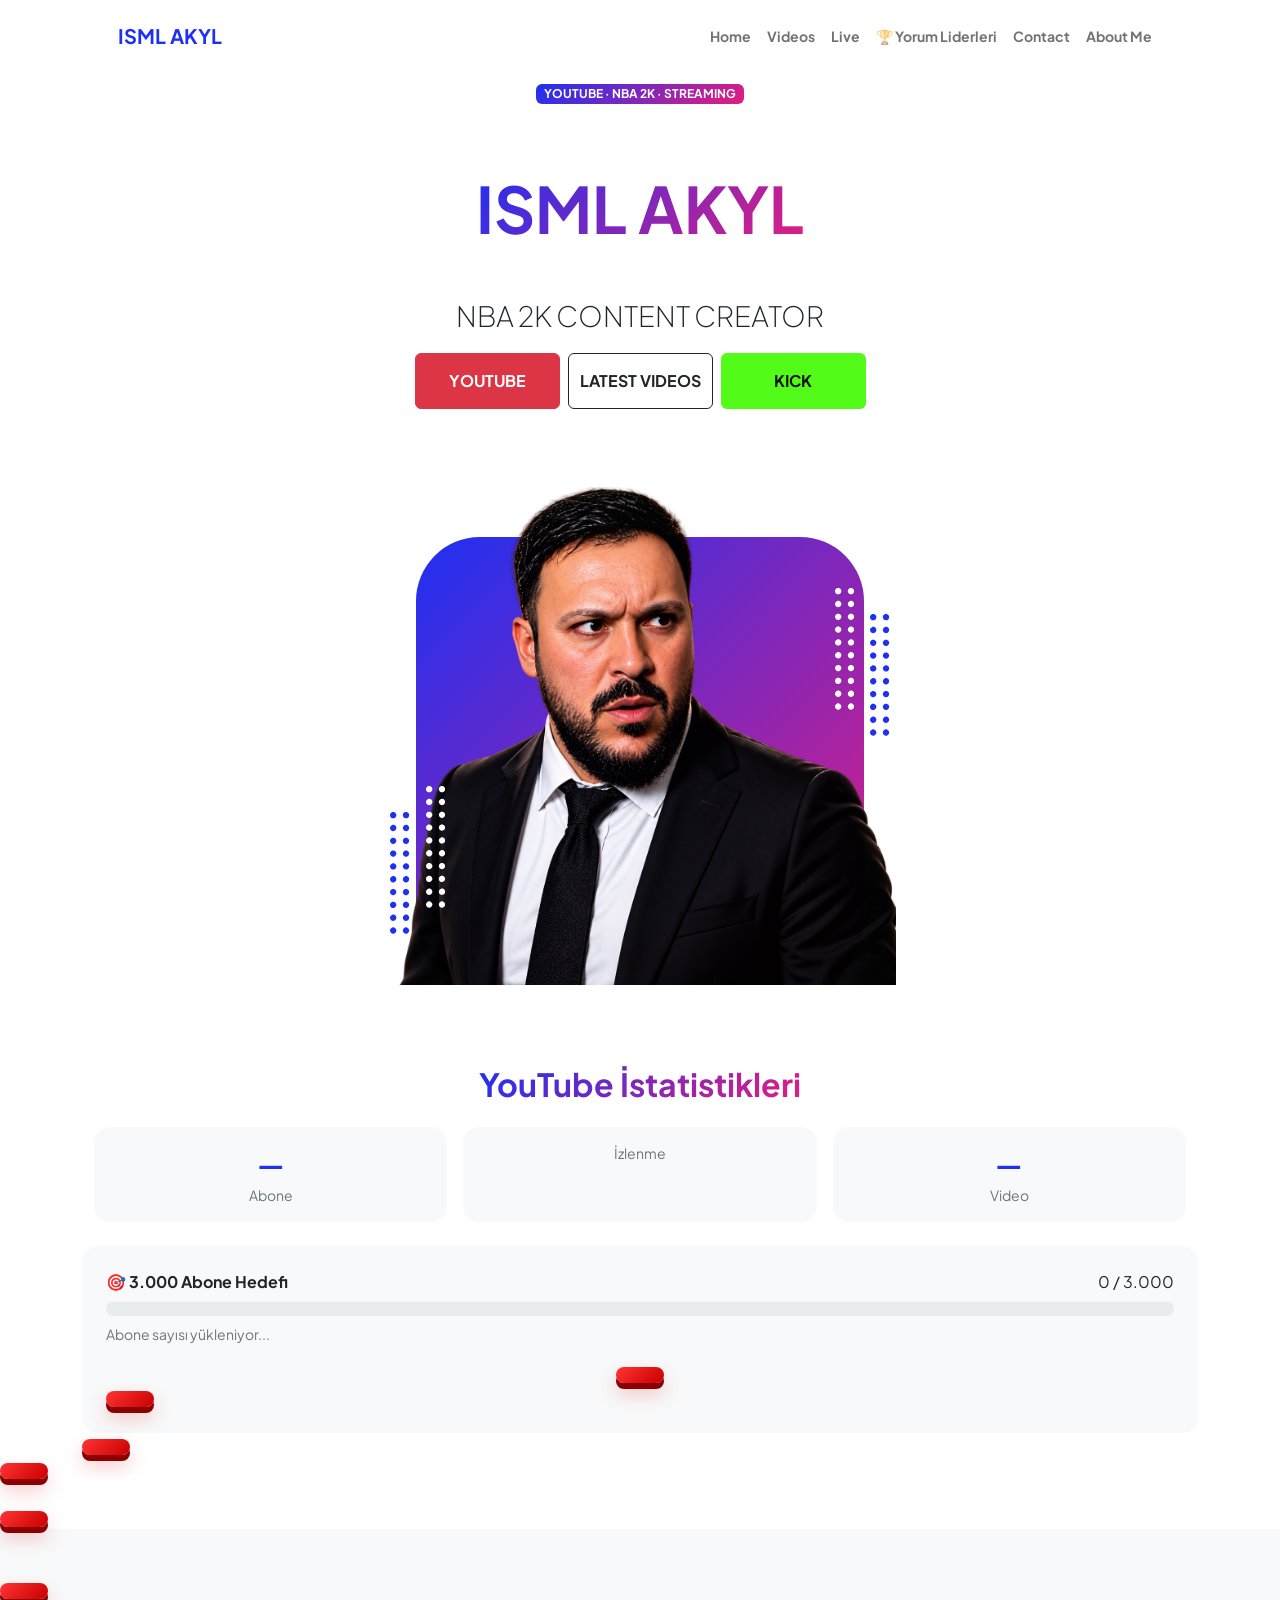
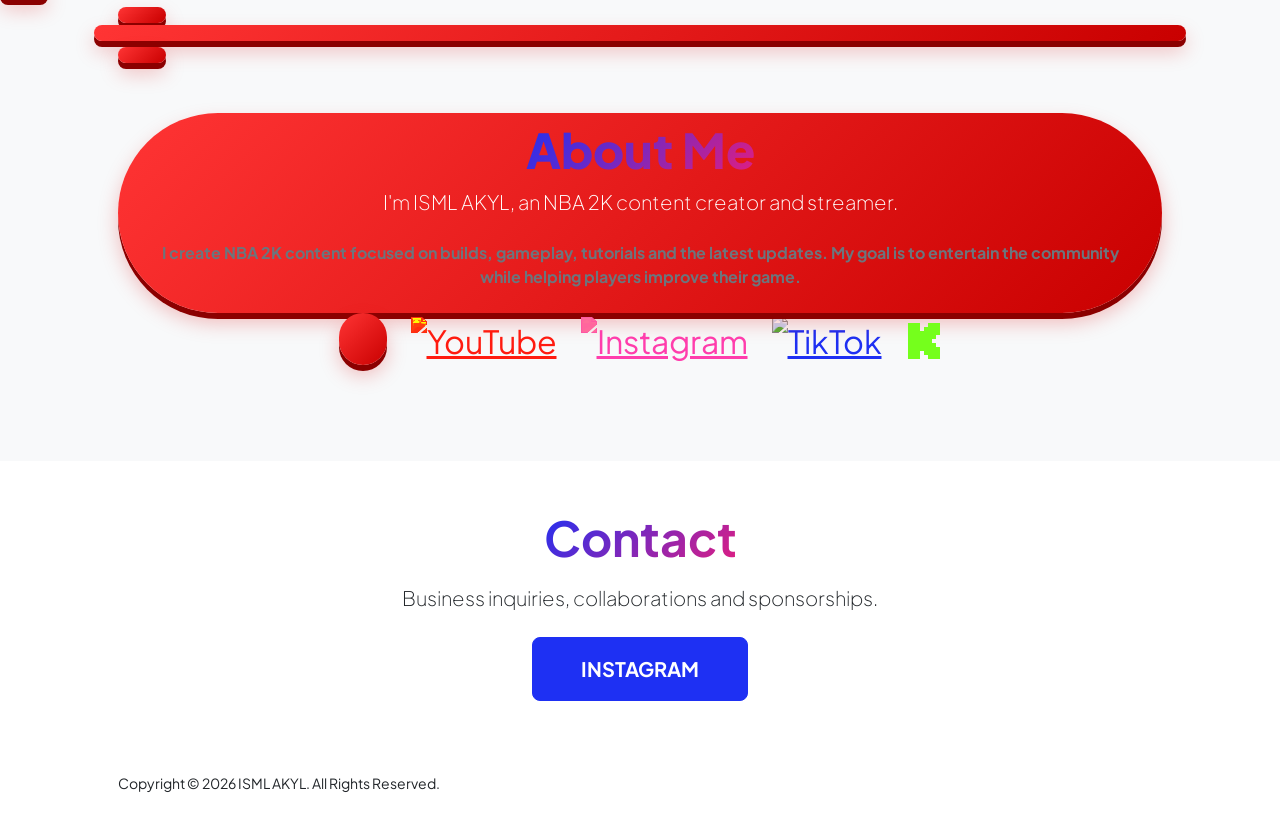
==== commit a61ea843: "Update index.html" ====
--- a/index.html
+++ b/index.html
@@ -63,7 +63,51 @@
     display: none !important;
   }
 }
-</style>
+
+.subscribe-3d {
+  position: relative;
+  overflow: hidden;
+  background: linear-gradient(135deg, #ff3434, #c90000);
+  border: none;
+  color: white;
+  box-shadow: 0 6px 0 #8b0000, 0 10px 20px rgba(220, 0, 0, .25);
+  transition: transform .25s ease, box-shadow .25s ease;
+}
+
+.subscribe-3d:hover {
+  color: white;
+  transform: translateY(-4px) scale(1.04);
+  box-shadow: 0 10px 0 #8b0000, 0 16px 26px rgba(220, 0, 0, .3);
+}
+
+.subscribe-3d:active {
+  transform: translateY(4px);
+  box-shadow: 0 2px 0 #8b0000;
+}
+
+.subscribe-3d::after {
+  content: "";
+  position: absolute;
+  inset: 0;
+  background: linear-gradient(110deg, transparent 30%, rgba(255,255,255,.35) 50%, transparent 70%);
+  transform: translateX(-150%);
+  animation: subscribe-shine 4s ease-in-out infinite;
+  pointer-events: none;
+}
+
+@keyframes subscribe-shine {
+  0%, 65% { transform: translateX(-150%); }
+  100% { transform: translateX(150%); }
+}
+
+@media (prefers-reduced-motion: reduce) {
+  .subscribe-3d, .subscribe-3d::after {
+    animation: none;
+    transition: none;
+  }
+}
+
+		</style>
     </head>
     <body class="d-flex flex-column h-100">
         <main class="flex-shrink-0">
@@ -301,7 +345,8 @@
   <a href="https://www.youtube.com/@ismlakyl?sub_confirmation=1"
      target="_blank"
      rel="noopener noreferrer"
-     class="btn btn-danger rounded-pill px-4 py-2 fw-bold">
+
+class="btn btn-danger subscribe-3d rounded-pill px-4 py-2 fw-bold"
     ▶ YouTube'a Abone Ol
   </a>
 </div>
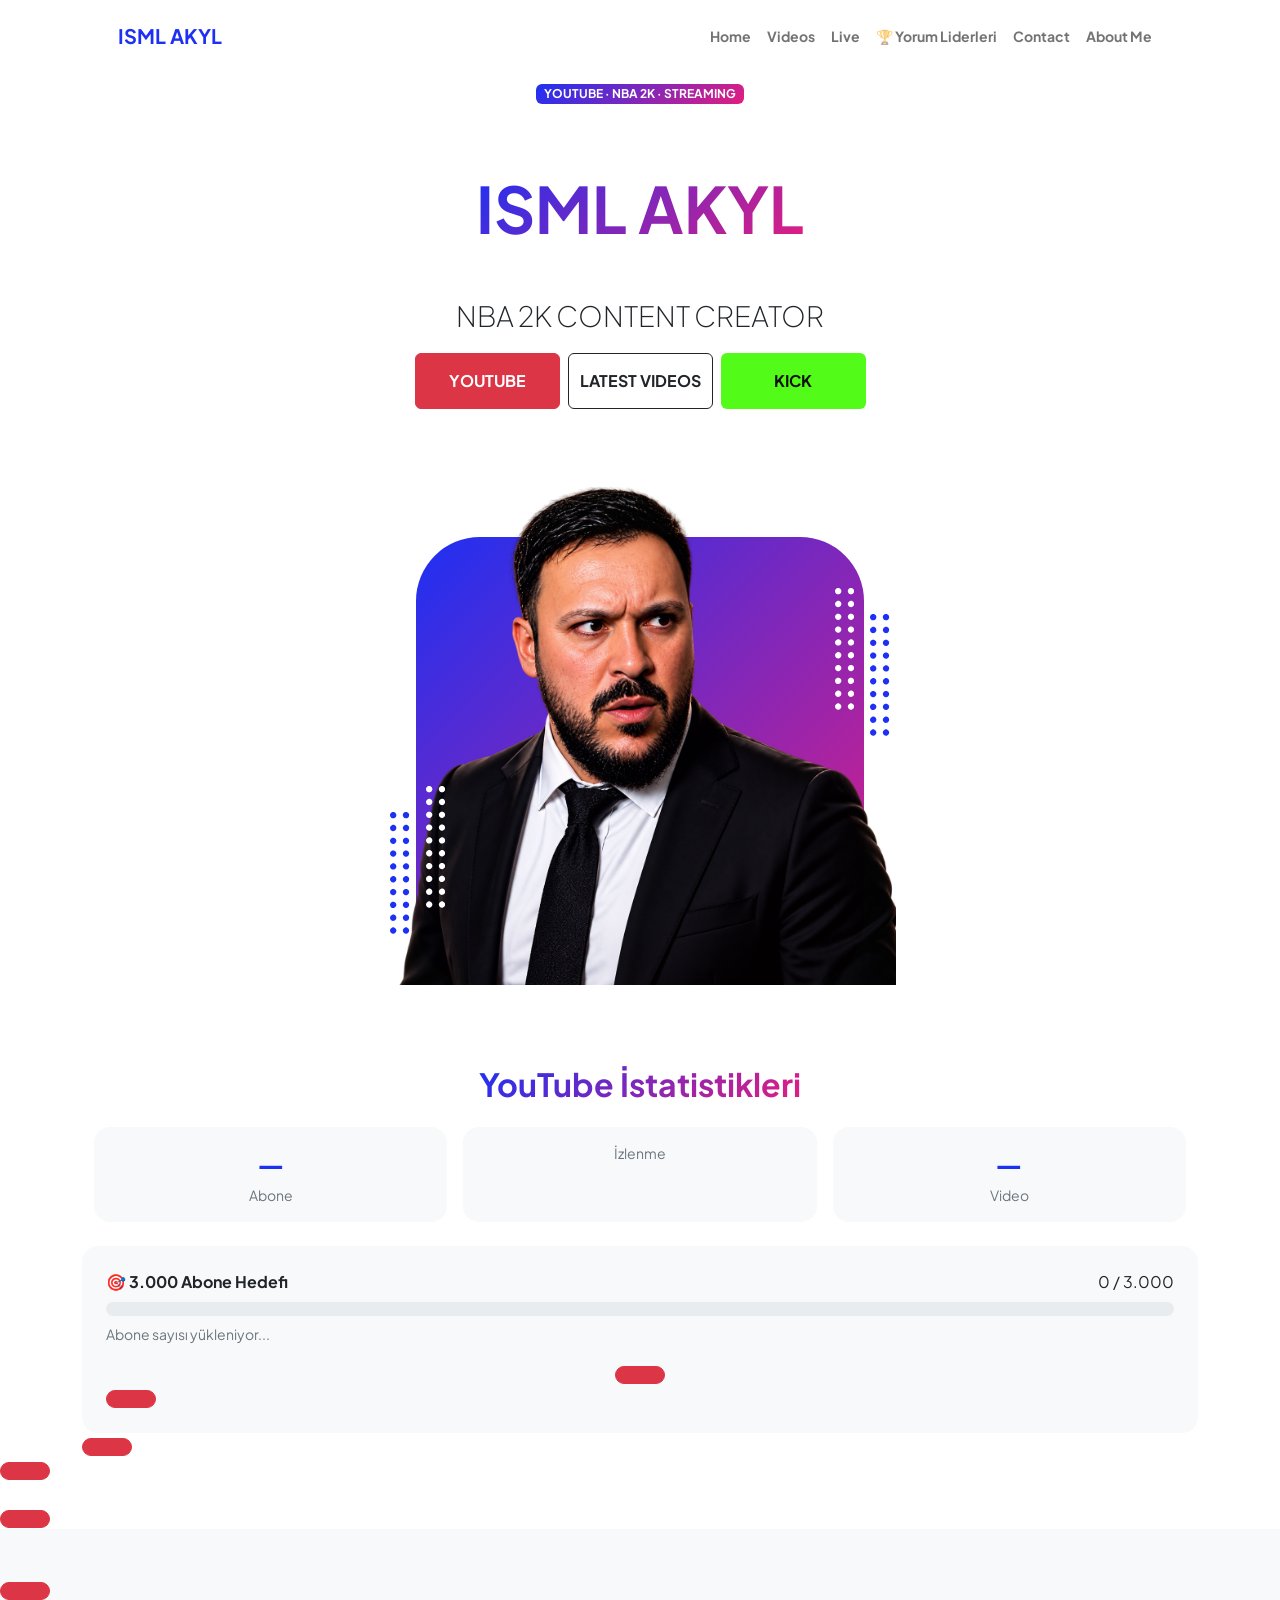
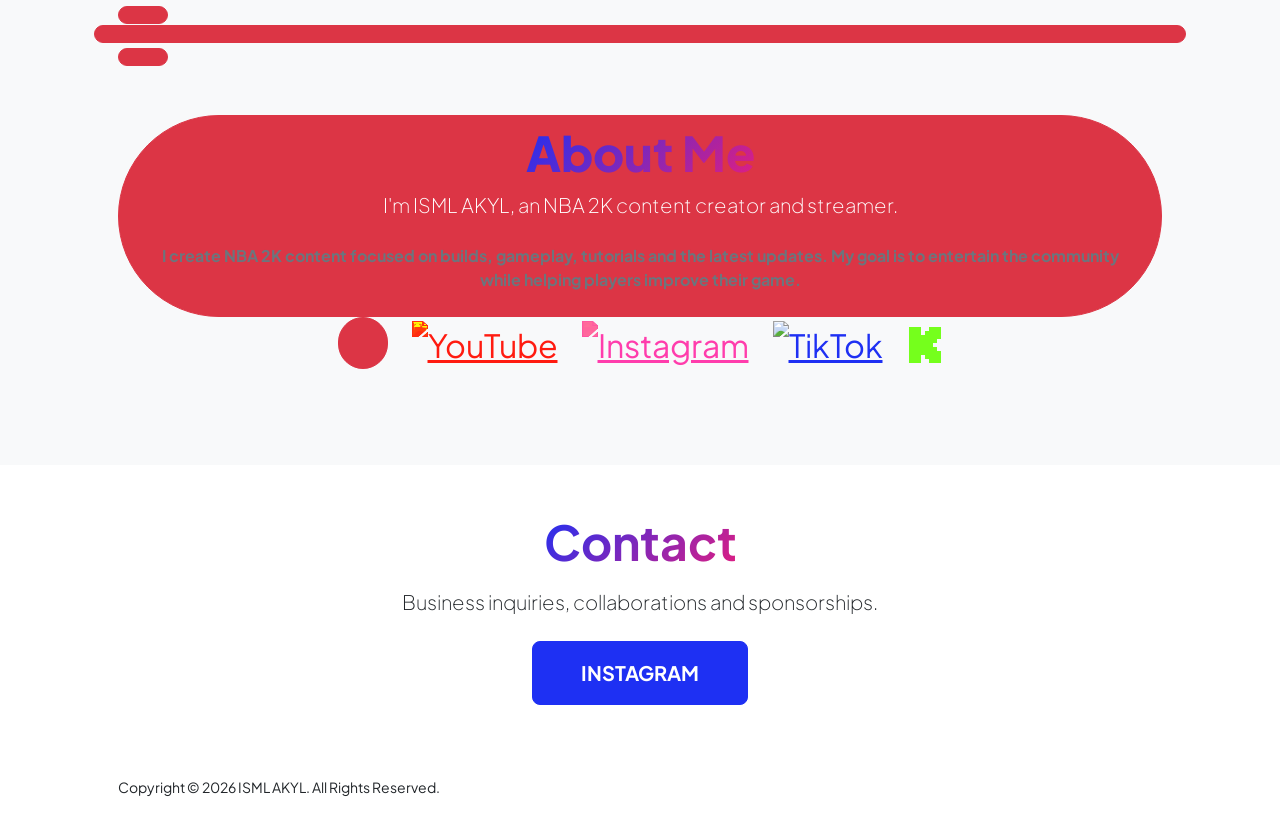
==== commit 528de7ab: "Update index.html" ====
--- a/index.html
+++ b/index.html
@@ -64,48 +64,9 @@
   }
 }
 
-.subscribe-3d {
-  position: relative;
-  overflow: hidden;
-  background: linear-gradient(135deg, #ff3434, #c90000);
-  border: none;
-  color: white;
-  box-shadow: 0 6px 0 #8b0000, 0 10px 20px rgba(220, 0, 0, .25);
-  transition: transform .25s ease, box-shadow .25s ease;
-}
-
-.subscribe-3d:hover {
-  color: white;
-  transform: translateY(-4px) scale(1.04);
-  box-shadow: 0 10px 0 #8b0000, 0 16px 26px rgba(220, 0, 0, .3);
-}
-
-.subscribe-3d:active {
-  transform: translateY(4px);
-  box-shadow: 0 2px 0 #8b0000;
-}
-
-.subscribe-3d::after {
-  content: "";
-  position: absolute;
-  inset: 0;
-  background: linear-gradient(110deg, transparent 30%, rgba(255,255,255,.35) 50%, transparent 70%);
-  transform: translateX(-150%);
-  animation: subscribe-shine 4s ease-in-out infinite;
-  pointer-events: none;
-}
-
-@keyframes subscribe-shine {
-  0%, 65% { transform: translateX(-150%); }
-  100% { transform: translateX(150%); }
-}
-
-@media (prefers-reduced-motion: reduce) {
-  .subscribe-3d, .subscribe-3d::after {
-    animation: none;
-    transition: none;
-  }
-}
+
+  
+
 
 		</style>
     </head>
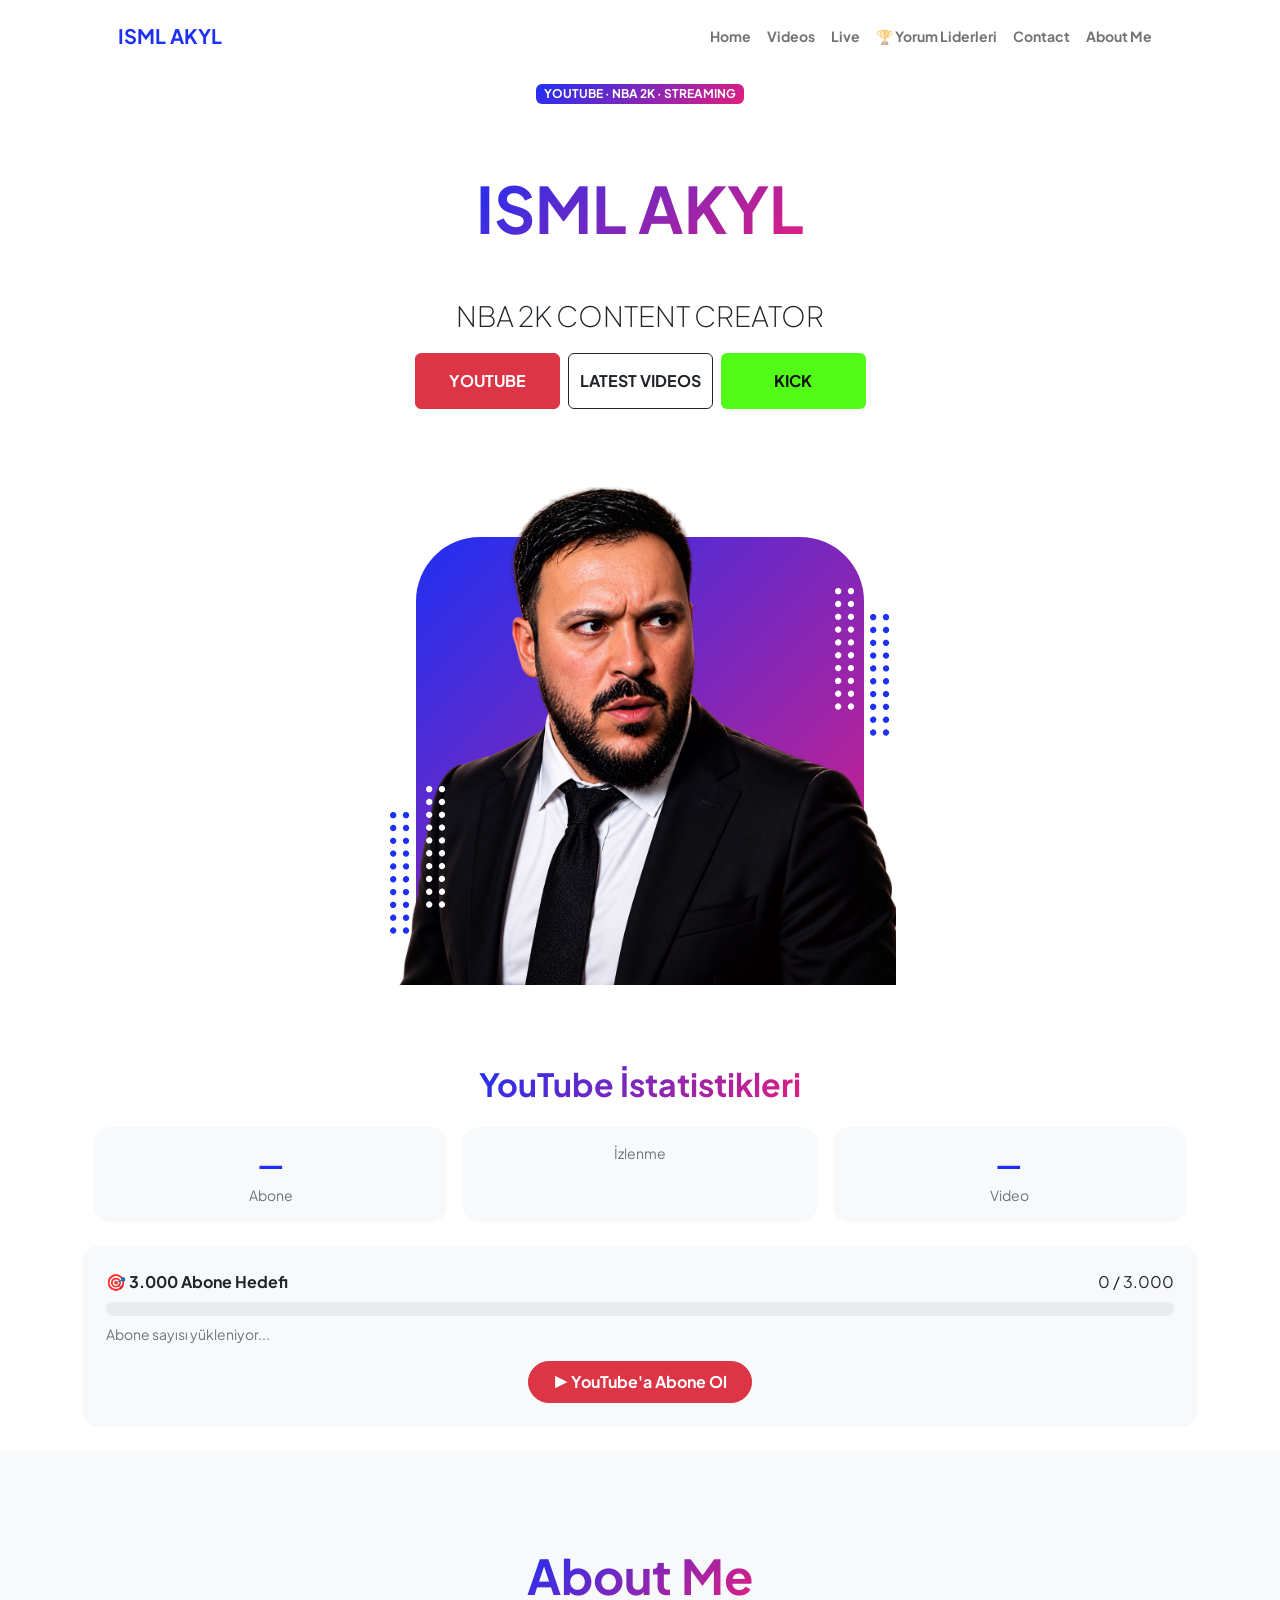
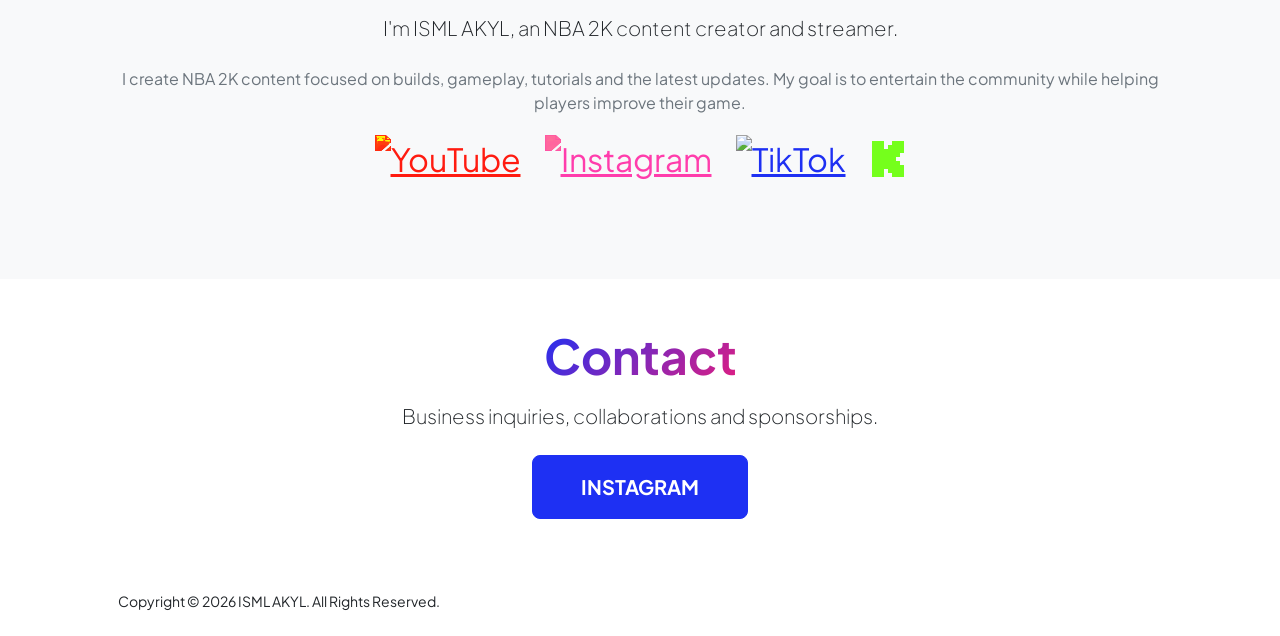
==== commit ba2f545c: "Add files via upload" ====
--- a/index.html
+++ b/index.html
@@ -1,436 +1,436 @@
-
-<!DOCTYPE html>
-<html lang="en">
-    <head>
-        <meta charset="utf-8" />
-        <meta name="viewport" content="width=device-width, initial-scale=1, shrink-to-fit=no" />
-        <meta name="description" content="" />
-        <meta name="author" content="" />
-        <title>Personal - Start Bootstrap Theme</title>
-        <!-- Favicon-->
-        <link rel="icon" type="image/x-icon" href="assets/favicon.ico" />
-        <!-- Custom Google font-->
-        <link rel="preconnect" href="https://fonts.googleapis.com" />
-        <link rel="preconnect" href="https://fonts.gstatic.com" crossorigin />
-        <link href="https://fonts.googleapis.com/css2?family=Plus+Jakarta+Sans:wght@100;200;300;400;500;600;700;800;900&amp;display=swap" rel="stylesheet" />
-        <!-- Bootstrap icons-->
-        <link href="https://cdn.jsdelivr.net/npm/bootstrap-icons@1.8.1/font/bootstrap-icons.css" rel="stylesheet" />
-        <!-- Core theme CSS (includes Bootstrap)-->
-        <link href="css/styles.css" rel="stylesheet" />
-        <!-- Mobile-only homepage refinements: desktop stays unchanged -->
-        <style>
-          @media (max-width: 767.98px) {
-            .navbar .container { padding-left: 20px !important; padding-right: 20px !important; }
-			  .navbar-collapse {
-  padding-top: 8px !important;
-  padding-bottom: 8px !important;
-}
-
-.navbar-nav {
-  gap: 0 !important;
-}
-
-.navbar-nav .nav-link {
-  padding: 7px 4px !important;
-  font-size: 14px !important;
-}
-            header.pt-2.pb-5 { padding-top: 8px !important; padding-bottom: 16px !important; }
-            header > .container { padding-left: 20px !important; padding-right: 20px !important; padding-bottom: 12px !important; }
-            header .badge { margin-bottom: 12px !important; font-size: 11px; max-width: 100%; white-space: normal; }
-            header .fs-3.text-muted { display: none !important; }
-            header h1.display-3 { font-size: clamp(38px, 10vw, 54px); line-height: 1.12; margin: 8px 0 12px !important; }
-            header p.fs-3 { font-size: 19px !important; line-height: 1.35; margin: 0 0 18px !important; }
-            header .d-flex.flex-wrap.gap-2 { gap: 9px !important; max-width: 420px; margin: 0 auto 12px !important; }
-            header .d-flex.flex-wrap.gap-2 > .btn { width: calc(50% - 5px) !important; min-width: 0; padding: 12px 5px !important; font-size: 12px; }
-            header .d-flex.flex-wrap.gap-2 > .btn:last-child { width: 100% !important; }
-            header .col-xxl-7 > .d-flex { margin-top: 16px !important; }
-            #about, #contact { padding-top: 30px !important; padding-bottom: 30px !important; }
-            #about .container, #contact .container { padding-left: 22px !important; padding-right: 22px !important; }
-            #about .my-5 { margin-top: 8px !important; margin-bottom: 8px !important; }
-            #about h2, #contact h2 { font-size: 32px !important; }
-            #about p.lead, #contact p.lead { font-size: 18px !important; line-height: 1.5; }
-            #about p.text-muted { font-size: 15px; line-height: 1.6; }
-            #about .fs-2 { gap: 22px !important; }
-            #contact .btn { padding: 12px 25px !important; font-size: 15px; }
-            footer .container { padding-left: 22px !important; padding-right: 22px !important; }
-            footer .small { font-size: 12px; text-align: center; }
-          }
-        </style>
-		<style>
-@media (max-width: 991.98px) {
-body:has(.navbar-collapse.show) main > :not(nav),  body:has(.navbar-collapse.show) header,
-  body:has(.navbar-collapse.show) footer {
-    display: none !important;
-  }
-}
-
-
-  
-
-
-		</style>
-    </head>
-    <body class="d-flex flex-column h-100">
-        <main class="flex-shrink-0">
-            <!-- Navigation-->
-            <nav class="navbar navbar-expand-lg navbar-light bg-white py-3">
-                <div class="container px-5">
-                    <a class="navbar-brand" href="index.html"><span class="fw-bolder text-primary">ISML AKYL</span></a>
-                    <button class="navbar-toggler" type="button" data-bs-toggle="collapse" data-bs-target="#navbarSupportedContent" aria-controls="navbarSupportedContent" aria-expanded="false" aria-label="Toggle navigation"><span class="navbar-toggler-icon"></span></button>
-                    <div class="collapse navbar-collapse" id="navbarSupportedContent">
-                        <ul class="navbar-nav ms-auto mb-2 mb-lg-0 small fw-bolder">
-                            <li class="nav-item"><a class="nav-link" href="index.html">Home</a></li>
-                            <li class="nav-item"><a class="nav-link" href="resume.html">Videos</a></li>
-                            <li class="nav-item"><a class="nav-link" href="projects.html">Live</a></li>
-							
-<li class="nav-item"><a class="nav-link" href="leaderboard.html">🏆 Yorum Liderleri</a></li>
-
-							<li class="nav-item"><a class="nav-link" href="#contact">Contact</a></li>
-                          <li class="nav-item"><a class="nav-link" href="index.html#about">About Me</a></li>
-                            <li class="nav-item">&nbsp;</li>
-                        </ul>
-                    </div>
-                </div>
-            </nav>
-            <!-- Header-->
-<header class="pt-2 pb-2">               <div class="container px-5 pb-5">
-                    <div class="row gx-5 align-items-center">
-                        <div class="col-xxl-5">
-                            <!-- Header text content-->
-                            <div class="text-center text-xxl-start">
-                                <div class="badge bg-gradient-primary-to-secondary text-white mb-4"><div class="text-uppercase">YOUTUBE · NBA 2K · STREAMING</div></div>
-                                <div class="fs-3 fw-light text-muted">&nbsp;</div>
-                               <h1 class="display-3 fw-bolder mb-5"><span class="text-gradient d-inline">ISML AKYL</span>
-</h1>
-<p class="fs-3 fw-light">NBA 2K CONTENT CREATOR</p>
-<div class="d-flex flex-wrap gap-2 justify-content-center justify-content-xxl-start mb-3">
-
-    <a href="https://www.youtube.com/@ismlakyl"
-       target="_blank" rel="noopener noreferrer"
-class="btn btn-danger fw-bolder"       style="width:145px; padding:15px 5px; white-space:nowrap;">
-       YOUTUBE
-    </a>
-
-    <a href="resume.html"
-       class="btn btn-outline-dark fw-bolder"
-       style="width:145px; padding:15px 5px; white-space:nowrap;">
-       LATEST VIDEOS
-    </a>
-
-    <a href="https://kick.com/ismlakyl-on-yt"
-       target="_blank" rel="noopener noreferrer"
-       class="btn fw-bolder"
-       style="width:145px; padding:15px 5px; background:#53FC18; color:#111; white-space:nowrap;">
-       KICK
-    </a>
-
-</div>
-
-                            </div>
-                        </div>
-                        <div class="col-xxl-7">
-                            <!-- Header profile picture-->
-                            <div class="d-flex justify-content-center mt-5 mt-xxl-0">
-                                <div class="profile bg-gradient-primary-to-secondary">
-                                    <!-- TIP: For best results, use a photo with a transparent background like the demo example below-->
-                                    <!-- Watch a tutorial on how to do this on YouTube (link)-->
-                                   <img class="profile-img" src="assets/ismail.png" alt="ISML AKYL" />
-                                    <div class="dots-1">
-                                        <!-- SVG Dots-->
-                                        <svg version="1.1" xmlns="http://www.w3.org/2000/svg" xmlns:xlink="http://www.w3.org/1999/xlink" x="0px" y="0px" viewBox="0 0 191.6 1215.4" style="enable-background: new 0 0 191.6 1215.4" xml:space="preserve">
-                                            <g transform="translate(0.000000,1280.000000) scale(0.100000,-0.100000)">
-                                                <path d="M227.7,12788.6c-105-35-200-141-222-248c-43-206,163-412,369-369c155,32,275,190,260,339c-11,105-90,213-190,262        C383.7,12801.6,289.7,12808.6,227.7,12788.6z"></path>
-                                                <path d="M1507.7,12788.6c-151-50-253-216-222-362c25-119,136-230,254-255c194-41,395,142,375,339c-11,105-90,213-190,262        C1663.7,12801.6,1569.7,12808.6,1507.7,12788.6z"></path>
-                                                <path d="M227.7,11508.6c-105-35-200-141-222-248c-43-206,163-412,369-369c155,32,275,190,260,339c-11,105-90,213-190,262        C383.7,11521.6,289.7,11528.6,227.7,11508.6z"></path>
-                                                <path d="M1507.7,11508.6c-151-50-253-216-222-362c25-119,136-230,254-255c194-41,395,142,375,339c-11,105-90,213-190,262        C1663.7,11521.6,1569.7,11528.6,1507.7,11508.6z"></path>
-                                                <path d="M227.7,10228.6c-105-35-200-141-222-248c-43-206,163-412,369-369c155,32,275,190,260,339c-11,105-90,213-190,262        C383.7,10241.6,289.7,10248.6,227.7,10228.6z"></path>
-                                                <path d="M1507.7,10228.6c-105-35-200-141-222-248c-43-206,163-412,369-369c155,32,275,190,260,339c-11,105-90,213-190,262        C1663.7,10241.6,1569.7,10248.6,1507.7,10228.6z"></path>
-                                                <path d="M227.7,8948.6c-105-35-200-141-222-248c-43-206,163-412,369-369c155,32,275,190,260,339c-11,105-90,213-190,262        C383.7,8961.6,289.7,8968.6,227.7,8948.6z"></path>
-                                                <path d="M1507.7,8948.6c-105-35-200-141-222-248c-43-206,163-412,369-369c155,32,275,190,260,339c-11,105-90,213-190,262        C1663.7,8961.6,1569.7,8968.6,1507.7,8948.6z"></path>
-                                                <path d="M227.7,7668.6c-105-35-200-141-222-248c-43-206,163-412,369-369c155,32,275,190,260,339c-11,105-90,213-190,262        C383.7,7681.6,289.7,7688.6,227.7,7668.6z"></path>
-                                                <path d="M1507.7,7668.6c-105-35-200-141-222-248c-43-206,163-412,369-369c155,32,275,190,260,339c-11,105-90,213-190,262        C1663.7,7681.6,1569.7,7688.6,1507.7,7668.6z"></path>
-                                                <path d="M227.7,6388.6c-105-35-200-141-222-248c-43-206,163-412,369-369c155,32,275,190,260,339c-11,105-90,213-190,262        C383.7,6401.6,289.7,6408.6,227.7,6388.6z"></path>
-                                                <path d="M1507.7,6388.6c-105-35-200-141-222-248c-43-206,163-412,369-369c155,32,275,190,260,339c-11,105-90,213-190,262        C1663.7,6401.6,1569.7,6408.6,1507.7,6388.6z"></path>
-                                                <path d="M227.7,5108.6c-105-35-200-141-222-248c-43-206,163-412,369-369c155,32,275,190,260,339c-11,105-90,213-190,262        C383.7,5121.6,289.7,5128.6,227.7,5108.6z"></path>
-                                                <path d="M1507.7,5108.6c-105-35-200-141-222-248c-43-206,163-412,369-369c155,32,275,190,260,339c-11,105-90,213-190,262        C1663.7,5121.6,1569.7,5128.6,1507.7,5108.6z"></path>
-                                                <path d="M227.7,3828.6c-105-35-200-141-222-248c-43-206,163-412,369-369c155,32,275,190,260,339c-11,105-90,213-190,262        C383.7,3841.6,289.7,3848.6,227.7,3828.6z"></path>
-                                                <path d="M1507.7,3828.6c-105-35-200-141-222-248c-43-206,163-412,369-369c155,32,275,190,260,339c-11,105-90,213-190,262        C1663.7,3841.6,1569.7,3848.6,1507.7,3828.6z"></path>
-                                                <path d="M227.7,2548.6c-105-35-200-141-222-248c-43-206,163-412,369-369c155,32,275,190,260,339c-11,105-90,213-190,262        C383.7,2561.6,289.7,2568.6,227.7,2548.6z"></path>
-                                                <path d="M1507.7,2548.6c-105-35-200-141-222-248c-43-206,163-412,369-369c155,32,275,190,260,339c-11,105-90,213-190,262        C1663.7,2561.6,1569.7,2568.6,1507.7,2548.6z"></path>
-                                                <path d="M227.7,1268.6c-105-35-200-141-222-248c-43-206,163-412,369-369c155,32,275,190,260,339c-11,105-90,213-190,262        C383.7,1281.6,289.7,1288.6,227.7,1268.6z"></path>
-                                                <path d="M1507.7,1268.6c-105-35-200-141-222-248c-43-206,163-412,369-369c155,32,275,190,260,339c-11,105-90,213-190,262        C1663.7,1281.6,1569.7,1288.6,1507.7,1268.6z"></path>
-                                            </g>
-                                        </svg>
-                                        <!-- END of SVG dots-->
-                                    </div>
-                                    <div class="dots-2">
-                                        <!-- SVG Dots-->
-                                        <svg version="1.1" xmlns="http://www.w3.org/2000/svg" xmlns:xlink="http://www.w3.org/1999/xlink" x="0px" y="0px" viewBox="0 0 191.6 1215.4" style="enable-background: new 0 0 191.6 1215.4" xml:space="preserve">
-                                            <g transform="translate(0.000000,1280.000000) scale(0.100000,-0.100000)">
-                                                <path d="M227.7,12788.6c-105-35-200-141-222-248c-43-206,163-412,369-369c155,32,275,190,260,339c-11,105-90,213-190,262        C383.7,12801.6,289.7,12808.6,227.7,12788.6z"></path>
-                                                <path d="M1507.7,12788.6c-151-50-253-216-222-362c25-119,136-230,254-255c194-41,395,142,375,339c-11,105-90,213-190,262        C1663.7,12801.6,1569.7,12808.6,1507.7,12788.6z"></path>
-                                                <path d="M227.7,11508.6c-105-35-200-141-222-248c-43-206,163-412,369-369c155,32,275,190,260,339c-11,105-90,213-190,262        C383.7,11521.6,289.7,11528.6,227.7,11508.6z"></path>
-                                                <path d="M1507.7,11508.6c-151-50-253-216-222-362c25-119,136-230,254-255c194-41,395,142,375,339c-11,105-90,213-190,262        C1663.7,11521.6,1569.7,11528.6,1507.7,11508.6z"></path>
-                                                <path d="M227.7,10228.6c-105-35-200-141-222-248c-43-206,163-412,369-369c155,32,275,190,260,339c-11,105-90,213-190,262        C383.7,10241.6,289.7,10248.6,227.7,10228.6z"></path>
-                                                <path d="M1507.7,10228.6c-105-35-200-141-222-248c-43-206,163-412,369-369c155,32,275,190,260,339c-11,105-90,213-190,262        C1663.7,10241.6,1569.7,10248.6,1507.7,10228.6z"></path>
-                                                <path d="M227.7,8948.6c-105-35-200-141-222-248c-43-206,163-412,369-369c155,32,275,190,260,339c-11,105-90,213-190,262        C383.7,8961.6,289.7,8968.6,227.7,8948.6z"></path>
-                                                <path d="M1507.7,8948.6c-105-35-200-141-222-248c-43-206,163-412,369-369c155,32,275,190,260,339c-11,105-90,213-190,262        C1663.7,8961.6,1569.7,8968.6,1507.7,8948.6z"></path>
-                                                <path d="M227.7,7668.6c-105-35-200-141-222-248c-43-206,163-412,369-369c155,32,275,190,260,339c-11,105-90,213-190,262        C383.7,7681.6,289.7,7688.6,227.7,7668.6z"></path>
-                                                <path d="M1507.7,7668.6c-105-35-200-141-222-248c-43-206,163-412,369-369c155,32,275,190,260,339c-11,105-90,213-190,262        C1663.7,7681.6,1569.7,7688.6,1507.7,7668.6z"></path>
-                                                <path d="M227.7,6388.6c-105-35-200-141-222-248c-43-206,163-412,369-369c155,32,275,190,260,339c-11,105-90,213-190,262        C383.7,6401.6,289.7,6408.6,227.7,6388.6z"></path>
-                                                <path d="M1507.7,6388.6c-105-35-200-141-222-248c-43-206,163-412,369-369c155,32,275,190,260,339c-11,105-90,213-190,262        C1663.7,6401.6,1569.7,6408.6,1507.7,6388.6z"></path>
-                                                <path d="M227.7,5108.6c-105-35-200-141-222-248c-43-206,163-412,369-369c155,32,275,190,260,339c-11,105-90,213-190,262        C383.7,5121.6,289.7,5128.6,227.7,5108.6z"></path>
-                                                <path d="M1507.7,5108.6c-105-35-200-141-222-248c-43-206,163-412,369-369c155,32,275,190,260,339c-11,105-90,213-190,262        C1663.7,5121.6,1569.7,5128.6,1507.7,5108.6z"></path>
-                                                <path d="M227.7,3828.6c-105-35-200-141-222-248c-43-206,163-412,369-369c155,32,275,190,260,339c-11,105-90,213-190,262        C383.7,3841.6,289.7,3848.6,227.7,3828.6z"></path>
-                                                <path d="M1507.7,3828.6c-105-35-200-141-222-248c-43-206,163-412,369-369c155,32,275,190,260,339c-11,105-90,213-190,262        C1663.7,3841.6,1569.7,3848.6,1507.7,3828.6z"></path>
-                                                <path d="M227.7,2548.6c-105-35-200-141-222-248c-43-206,163-412,369-369c155,32,275,190,260,339c-11,105-90,213-190,262        C383.7,2561.6,289.7,2568.6,227.7,2548.6z"></path>
-                                                <path d="M1507.7,2548.6c-105-35-200-141-222-248c-43-206,163-412,369-369c155,32,275,190,260,339c-11,105-90,213-190,262        C1663.7,2561.6,1569.7,2568.6,1507.7,2548.6z"></path>
-                                                <path d="M227.7,1268.6c-105-35-200-141-222-248c-43-206,163-412,369-369c155,32,275,190,260,339c-11,105-90,213-190,262        C383.7,1281.6,289.7,1288.6,227.7,1268.6z"></path>
-                                                <path d="M1507.7,1268.6c-105-35-200-141-222-248c-43-206,163-412,369-369c155,32,275,190,260,339c-11,105-90,213-190,262        C1663.7,1281.6,1569.7,1288.6,1507.7,1268.6z"></path>
-                                            </g>
-                                        </svg>
-                                        <!-- END of SVG dots-->
-                                    </div>
-                                    <div class="dots-3">
-                                        <!-- SVG Dots-->
-                                        <svg version="1.1" xmlns="http://www.w3.org/2000/svg" xmlns:xlink="http://www.w3.org/1999/xlink" x="0px" y="0px" viewBox="0 0 191.6 1215.4" style="enable-background: new 0 0 191.6 1215.4" xml:space="preserve">
-                                            <g transform="translate(0.000000,1280.000000) scale(0.100000,-0.100000)">
-                                                <path d="M227.7,12788.6c-105-35-200-141-222-248c-43-206,163-412,369-369c155,32,275,190,260,339c-11,105-90,213-190,262        C383.7,12801.6,289.7,12808.6,227.7,12788.6z"></path>
-                                                <path d="M1507.7,12788.6c-151-50-253-216-222-362c25-119,136-230,254-255c194-41,395,142,375,339c-11,105-90,213-190,262        C1663.7,12801.6,1569.7,12808.6,1507.7,12788.6z"></path>
-                                                <path d="M227.7,11508.6c-105-35-200-141-222-248c-43-206,163-412,369-369c155,32,275,190,260,339c-11,105-90,213-190,262        C383.7,11521.6,289.7,11528.6,227.7,11508.6z"></path>
-                                                <path d="M1507.7,11508.6c-151-50-253-216-222-362c25-119,136-230,254-255c194-41,395,142,375,339c-11,105-90,213-190,262        C1663.7,11521.6,1569.7,11528.6,1507.7,11508.6z"></path>
-                                                <path d="M227.7,10228.6c-105-35-200-141-222-248c-43-206,163-412,369-369c155,32,275,190,260,339c-11,105-90,213-190,262        C383.7,10241.6,289.7,10248.6,227.7,10228.6z"></path>
-                                                <path d="M1507.7,10228.6c-105-35-200-141-222-248c-43-206,163-412,369-369c155,32,275,190,260,339c-11,105-90,213-190,262        C1663.7,10241.6,1569.7,10248.6,1507.7,10228.6z"></path>
-                                                <path d="M227.7,8948.6c-105-35-200-141-222-248c-43-206,163-412,369-369c155,32,275,190,260,339c-11,105-90,213-190,262        C383.7,8961.6,289.7,8968.6,227.7,8948.6z"></path>
-                                                <path d="M1507.7,8948.6c-105-35-200-141-222-248c-43-206,163-412,369-369c155,32,275,190,260,339c-11,105-90,213-190,262        C1663.7,8961.6,1569.7,8968.6,1507.7,8948.6z"></path>
-                                                <path d="M227.7,7668.6c-105-35-200-141-222-248c-43-206,163-412,369-369c155,32,275,190,260,339c-11,105-90,213-190,262        C383.7,7681.6,289.7,7688.6,227.7,7668.6z"></path>
-                                                <path d="M1507.7,7668.6c-105-35-200-141-222-248c-43-206,163-412,369-369c155,32,275,190,260,339c-11,105-90,213-190,262        C1663.7,7681.6,1569.7,7688.6,1507.7,7668.6z"></path>
-                                                <path d="M227.7,6388.6c-105-35-200-141-222-248c-43-206,163-412,369-369c155,32,275,190,260,339c-11,105-90,213-190,262        C383.7,6401.6,289.7,6408.6,227.7,6388.6z"></path>
-                                                <path d="M1507.7,6388.6c-105-35-200-141-222-248c-43-206,163-412,369-369c155,32,275,190,260,339c-11,105-90,213-190,262        C1663.7,6401.6,1569.7,6408.6,1507.7,6388.6z"></path>
-                                                <path d="M227.7,5108.6c-105-35-200-141-222-248c-43-206,163-412,369-369c155,32,275,190,260,339c-11,105-90,213-190,262        C383.7,5121.6,289.7,5128.6,227.7,5108.6z"></path>
-                                                <path d="M1507.7,5108.6c-105-35-200-141-222-248c-43-206,163-412,369-369c155,32,275,190,260,339c-11,105-90,213-190,262        C1663.7,5121.6,1569.7,5128.6,1507.7,5108.6z"></path>
-                                                <path d="M227.7,3828.6c-105-35-200-141-222-248c-43-206,163-412,369-369c155,32,275,190,260,339c-11,105-90,213-190,262        C383.7,3841.6,289.7,3848.6,227.7,3828.6z"></path>
-                                                <path d="M1507.7,3828.6c-105-35-200-141-222-248c-43-206,163-412,369-369c155,32,275,190,260,339c-11,105-90,213-190,262        C1663.7,3841.6,1569.7,3848.6,1507.7,3828.6z"></path>
-                                                <path d="M227.7,2548.6c-105-35-200-141-222-248c-43-206,163-412,369-369c155,32,275,190,260,339c-11,105-90,213-190,262        C383.7,2561.6,289.7,2568.6,227.7,2548.6z"></path>
-                                                <path d="M1507.7,2548.6c-105-35-200-141-222-248c-43-206,163-412,369-369c155,32,275,190,260,339c-11,105-90,213-190,262        C1663.7,2561.6,1569.7,2568.6,1507.7,2548.6z"></path>
-                                                <path d="M227.7,1268.6c-105-35-200-141-222-248c-43-206,163-412,369-369c155,32,275,190,260,339c-11,105-90,213-190,262        C383.7,1281.6,289.7,1288.6,227.7,1268.6z"></path>
-                                                <path d="M1507.7,1268.6c-105-35-200-141-222-248c-43-206,163-412,369-369c155,32,275,190,260,339c-11,105-90,213-190,262        C1663.7,1281.6,1569.7,1288.6,1507.7,1268.6z"></path>
-                                            </g>
-                                        </svg>
-                                        <!-- END of SVG dots-->
-                                    </div>
-                                    <div class="dots-4">
-                                        <!-- SVG Dots-->
-                                        <svg version="1.1" xmlns="http://www.w3.org/2000/svg" xmlns:xlink="http://www.w3.org/1999/xlink" x="0px" y="0px" viewBox="0 0 191.6 1215.4" style="enable-background: new 0 0 191.6 1215.4" xml:space="preserve">
-                                            <g transform="translate(0.000000,1280.000000) scale(0.100000,-0.100000)">
-                                                <path d="M227.7,12788.6c-105-35-200-141-222-248c-43-206,163-412,369-369c155,32,275,190,260,339c-11,105-90,213-190,262        C383.7,12801.6,289.7,12808.6,227.7,12788.6z"></path>
-                                                <path d="M1507.7,12788.6c-151-50-253-216-222-362c25-119,136-230,254-255c194-41,395,142,375,339c-11,105-90,213-190,262        C1663.7,12801.6,1569.7,12808.6,1507.7,12788.6z"></path>
-                                                <path d="M227.7,11508.6c-105-35-200-141-222-248c-43-206,163-412,369-369c155,32,275,190,260,339c-11,105-90,213-190,262        C383.7,11521.6,289.7,11528.6,227.7,11508.6z"></path>
-                                                <path d="M1507.7,11508.6c-151-50-253-216-222-362c25-119,136-230,254-255c194-41,395,142,375,339c-11,105-90,213-190,262        C1663.7,11521.6,1569.7,11528.6,1507.7,11508.6z"></path>
-                                                <path d="M227.7,10228.6c-105-35-200-141-222-248c-43-206,163-412,369-369c155,32,275,190,260,339c-11,105-90,213-190,262        C383.7,10241.6,289.7,10248.6,227.7,10228.6z"></path>
-                                                <path d="M1507.7,10228.6c-105-35-200-141-222-248c-43-206,163-412,369-369c155,32,275,190,260,339c-11,105-90,213-190,262        C1663.7,10241.6,1569.7,10248.6,1507.7,10228.6z"></path>
-                                                <path d="M227.7,8948.6c-105-35-200-141-222-248c-43-206,163-412,369-369c155,32,275,190,260,339c-11,105-90,213-190,262        C383.7,8961.6,289.7,8968.6,227.7,8948.6z"></path>
-                                                <path d="M1507.7,8948.6c-105-35-200-141-222-248c-43-206,163-412,369-369c155,32,275,190,260,339c-11,105-90,213-190,262        C1663.7,8961.6,1569.7,8968.6,1507.7,8948.6z"></path>
-                                                <path d="M227.7,7668.6c-105-35-200-141-222-248c-43-206,163-412,369-369c155,32,275,190,260,339c-11,105-90,213-190,262        C383.7,7681.6,289.7,7688.6,227.7,7668.6z"></path>
-                                                <path d="M1507.7,7668.6c-105-35-200-141-222-248c-43-206,163-412,369-369c155,32,275,190,260,339c-11,105-90,213-190,262        C1663.7,7681.6,1569.7,7688.6,1507.7,7668.6z"></path>
-                                                <path d="M227.7,6388.6c-105-35-200-141-222-248c-43-206,163-412,369-369c155,32,275,190,260,339c-11,105-90,213-190,262        C383.7,6401.6,289.7,6408.6,227.7,6388.6z"></path>
-                                                <path d="M1507.7,6388.6c-105-35-200-141-222-248c-43-206,163-412,369-369c155,32,275,190,260,339c-11,105-90,213-190,262        C1663.7,6401.6,1569.7,6408.6,1507.7,6388.6z"></path>
-                                                <path d="M227.7,5108.6c-105-35-200-141-222-248c-43-206,163-412,369-369c155,32,275,190,260,339c-11,105-90,213-190,262        C383.7,5121.6,289.7,5128.6,227.7,5108.6z"></path>
-                                                <path d="M1507.7,5108.6c-105-35-200-141-222-248c-43-206,163-412,369-369c155,32,275,190,260,339c-11,105-90,213-190,262        C1663.7,5121.6,1569.7,5128.6,1507.7,5108.6z"></path>
-                                                <path d="M227.7,3828.6c-105-35-200-141-222-248c-43-206,163-412,369-369c155,32,275,190,260,339c-11,105-90,213-190,262        C383.7,3841.6,289.7,3848.6,227.7,3828.6z"></path>
-                                                <path d="M1507.7,3828.6c-105-35-200-141-222-248c-43-206,163-412,369-369c155,32,275,190,260,339c-11,105-90,213-190,262        C1663.7,3841.6,1569.7,3848.6,1507.7,3828.6z"></path>
-                                                <path d="M227.7,2548.6c-105-35-200-141-222-248c-43-206,163-412,369-369c155,32,275,190,260,339c-11,105-90,213-190,262        C383.7,2561.6,289.7,2568.6,227.7,2548.6z"></path>
-                                                <path d="M1507.7,2548.6c-105-35-200-141-222-248c-43-206,163-412,369-369c155,32,275,190,260,339c-11,105-90,213-190,262        C1663.7,2561.6,1569.7,2568.6,1507.7,2548.6z"></path>
-                                                <path d="M227.7,1268.6c-105-35-200-141-222-248c-43-206,163-412,369-369c155,32,275,190,260,339c-11,105-90,213-190,262        C383.7,1281.6,289.7,1288.6,227.7,1268.6z"></path>
-                                                <path d="M1507.7,1268.6c-105-35-200-141-222-248c-43-206,163-412,369-369c155,32,275,190,260,339c-11,105-90,213-190,262        C1663.7,1281.6,1569.7,1288.6,1507.7,1268.6z"></path>
-                                            </g>
-                                        </svg>
-                                        <!-- END of SVG dots-->
-                                    </div>
-                                </div>
-                            </div>
-                        </div>
-                    </div>
-                </div>
-            </header>
-			
-<!-- YouTube Statistics -->
-<section id="youtube-stats" class="py-4 bg-white">
-  <div class="container px-4">
-    <h2 class="text-center fw-bolder mb-4">
-      <span class="text-gradient d-inline">YouTube İstatistikleri</span>
-    </h2>
-
-    <div class="row g-3 text-center justify-content-center">
-      <div class="col-4">
-        <div class="bg-light rounded-4 p-3 h-100">
-          <div class="fw-bolder fs-3 text-primary" id="stat-subs">—</div>
-          <div class="small text-muted">Abone</div>
-        </div>
-      </div>
-      <div class="col-4">
-        <div class="bg-light rounded-4 p-3 h-100">
-          
-<div class="fw-bold fs-3 text-primary" id="stat-views" style="font-size: clamp(12px, 3.5vw, 28px) !important; white-space: nowrap;"></div>
-
-          <div class="small text-muted">İzlenme</div>
-        </div>
-      </div>
-      <div class="col-4">
-        <div class="bg-light rounded-4 p-3 h-100">
-          <div class="fw-bolder fs-3 text-primary" id="stat-videos">—</div>
-          <div class="small text-muted">Video</div>
-        </div>
-      </div>
-    </div>
-  </div>
-	
-<div class="container mt-4">
-  <div class="bg-light rounded-4 p-4">
-    <div class="d-flex flex-column flex-sm-row justify-content-between align-items-sm-center gap-2 mb-2">
-  <strong>🎯 3.000 Abone Hedefi</strong>
-  <span id="sub-goal-text" class="text-nowrap">0 / 3.000</span>
-</div>
-
-    <div class="progress rounded-pill" style="height: 14px;">
-      <div id="sub-goal-bar"
-           class="progress-bar"
-           style="width: 0%; background: linear-gradient(90deg, #304ffe, #d81b90);">
-      </div>
-    </div>
-    <p class="small text-muted mt-2 mb-0" id="sub-goal-remaining">
-      Abone sayısı yükleniyor...
-   </p>
-	  
-	  <div class="text-center mt-3">
-  <a href="https://www.youtube.com/@ismlakyl?sub_confirmation=1"
-     target="_blank"
-     rel="noopener noreferrer"
-
-class="btn btn-danger subscribe-3d rounded-pill px-4 py-2 fw-bold"
-    ▶ YouTube'a Abone Ol
-  </a>
-</div>
-
-	
-  </div>
-</div>
-
-</section>
-
-            <!-- About Section-->
-<section id="about" class="bg-light py-5">                <div class="container px-5">
-                    <div class="row gx-5 justify-content-center">
-                        <div class="col-xxl-8">
-                            <div class="text-center my-5">
-                                <h2 class="display-5 fw-bolder"><span class="text-gradient d-inline">About Me</span></h2>
-<p class="lead fw-light mb-4">I'm ISML AKYL, an NBA 2K content creator and streamer.</p>
-<p class="text-muted">I create NBA 2K content focused on builds, gameplay, tutorials and the latest updates. My goal is to entertain the community while helping players improve their game.</p>
-                                <div class="d-flex justify-content-center fs-2 gap-4">
-                 
-
-<a href="https://www.youtube.com/@ismlakyl" target="_blank" rel="noopener noreferrer" title="YouTube">
-  <img src="https://cdn.jsdelivr.net/npm/simple-icons@v15/icons/youtube.svg" alt="YouTube" width="36" height="36" style="filter: invert(16%) sepia(100%) saturate(7000%) hue-rotate(355deg);">
-</a>
-
-<a href="https://www.instagram.com/avantgarde_4life/" target="_blank" rel="noopener noreferrer" title="Instagram">
-  <img src="https://cdn.jsdelivr.net/npm/simple-icons@v15/icons/instagram.svg" alt="Instagram" width="36" height="36" style="filter: invert(34%) sepia(87%) saturate(2523%) hue-rotate(302deg);">
-</a>
-
-<a href="https://www.tiktok.com/@ismlakyl" target="_blank" rel="noopener noreferrer" title="TikTok">
-  <img src="https://cdn.jsdelivr.net/npm/simple-icons@v15/icons/tiktok.svg" alt="TikTok" width="36" height="36">
-</a>
-
-<a href="https://kick.com/ismlakyl-on-yt" target="_blank" rel="noopener noreferrer" title="Kick">
-<img src="assets/Kick.svg" alt="Kick" width="36" height="36" style="filter: invert(78%) sepia(95%) saturate(1500%) hue-rotate(38deg) brightness(105%);">
-</a>
-
-                                </div>
-                            </div>
-                        </div>
-                    </div>
-                </div>
-            </section>
-			<section id="contact" class="py-5">
-    <div class="container text-center">
-       <h2 class="display-5 fw-bolder mb-3">
-    <span class="text-gradient d-inline">Contact</span>
-</h2>
-
-<p class="lead fw-light mb-4">
-    Business inquiries, collaborations and sponsorships.
-</p>
-<a href="https://instagram.com/avantgarde_4life" class="btn btn-primary btn-lg px-5 py-3 fw-bolder" target="_blank">
-   INSTAGRAM
-        </a>
-    </div>
-</section>
-        </main>
-        <!-- Footer-->
-        <footer class="bg-white py-4 mt-auto">
-            <div class="container px-5">
-                <div class="row align-items-center justify-content-between flex-column flex-sm-row">
-<div class="col-auto"><div class="small m-0">Copyright &copy; 2026 ISML AKYL. All Rights Reserved.</div></div>                    
-                       
-                </div>
-            </div>
-        </footer>
-        <!-- Bootstrap core JS-->
-        <script src="https://cdn.jsdelivr.net/npm/bootstrap@5.2.3/dist/js/bootstrap.bundle.min.js"></script>
-        <!-- Core theme JS-->
-        <script src="js/scripts.js"></script>
-		
-<script>
-document.addEventListener("DOMContentLoaded", async () => {
-  try {
-    const response = await fetch("/api/stats");
-
-    if (!response.ok) {
-      throw new Error("İstatistikler yüklenemedi");
-    }
-
-    const stats = await response.json();
-    const format = number =>
-      new Intl.NumberFormat("tr-TR").format(number);
-
-    document.getElementById("stat-subs").textContent =
-      stats.subscribers === null
-        ? "Gizli"
-        : format(stats.subscribers);
-
-    document.getElementById("stat-views").textContent =
-      format(stats.views);
-
-    document.getElementById("stat-videos").textContent =
-      format(stats.videos);
-	  
-const goal = 3000;
-const subscribers = Number(stats.subscribers);
-
-if (stats.subscribers !== null && Number.isFinite(subscribers)) {
-  const percentage = Math.min((subscribers / goal) * 100, 100);
-  const remaining = Math.max(goal - subscribers, 0);
-
-  document.getElementById("sub-goal-text").textContent =
-    format(subscribers) + " / " + format(goal);
-
-  document.getElementById("sub-goal-bar").style.width =
-    percentage + "%";
-
-  document.getElementById("sub-goal-remaining").textContent =
-    remaining > 0
-      ? "Hedefe " + format(remaining) + " abone kaldı! 🚀"
-      : "🎉 3.000 abone hedefine ulaştık!";
-}
-
-
-  } catch (error) {
-    console.error("YouTube istatistik hatası:", error);
-  }
-});
-</script>
-
-    </body>
-</html>
-
-
+
+<!DOCTYPE html>
+<html lang="en">
+    <head>
+        <meta charset="utf-8" />
+        <meta name="viewport" content="width=device-width, initial-scale=1, shrink-to-fit=no" />
+        <meta name="description" content="" />
+        <meta name="author" content="" />
+        <title>Personal - Start Bootstrap Theme</title>
+        <!-- Favicon-->
+        <link rel="icon" type="image/x-icon" href="assets/favicon.ico" />
+        <!-- Custom Google font-->
+        <link rel="preconnect" href="https://fonts.googleapis.com" />
+        <link rel="preconnect" href="https://fonts.gstatic.com" crossorigin />
+        <link href="https://fonts.googleapis.com/css2?family=Plus+Jakarta+Sans:wght@100;200;300;400;500;600;700;800;900&amp;display=swap" rel="stylesheet" />
+        <!-- Bootstrap icons-->
+        <link href="https://cdn.jsdelivr.net/npm/bootstrap-icons@1.8.1/font/bootstrap-icons.css" rel="stylesheet" />
+        <!-- Core theme CSS (includes Bootstrap)-->
+        <link href="css/styles.css" rel="stylesheet" />
+        <!-- Mobile-only homepage refinements: desktop stays unchanged -->
+        <style>
+          @media (max-width: 767.98px) {
+            .navbar .container { padding-left: 20px !important; padding-right: 20px !important; }
+			  .navbar-collapse {
+  padding-top: 8px !important;
+  padding-bottom: 8px !important;
+}
+
+.navbar-nav {
+  gap: 0 !important;
+}
+
+.navbar-nav .nav-link {
+  padding: 7px 4px !important;
+  font-size: 14px !important;
+}
+            header.pt-2.pb-5 { padding-top: 8px !important; padding-bottom: 16px !important; }
+            header > .container { padding-left: 20px !important; padding-right: 20px !important; padding-bottom: 12px !important; }
+            header .badge { margin-bottom: 12px !important; font-size: 11px; max-width: 100%; white-space: normal; }
+            header .fs-3.text-muted { display: none !important; }
+            header h1.display-3 { font-size: clamp(38px, 10vw, 54px); line-height: 1.12; margin: 8px 0 12px !important; }
+            header p.fs-3 { font-size: 19px !important; line-height: 1.35; margin: 0 0 18px !important; }
+            header .d-flex.flex-wrap.gap-2 { gap: 9px !important; max-width: 420px; margin: 0 auto 12px !important; }
+            header .d-flex.flex-wrap.gap-2 > .btn { width: calc(50% - 5px) !important; min-width: 0; padding: 12px 5px !important; font-size: 12px; }
+            header .d-flex.flex-wrap.gap-2 > .btn:last-child { width: 100% !important; }
+            header .col-xxl-7 > .d-flex { margin-top: 16px !important; }
+            #about, #contact { padding-top: 30px !important; padding-bottom: 30px !important; }
+            #about .container, #contact .container { padding-left: 22px !important; padding-right: 22px !important; }
+            #about .my-5 { margin-top: 8px !important; margin-bottom: 8px !important; }
+            #about h2, #contact h2 { font-size: 32px !important; }
+            #about p.lead, #contact p.lead { font-size: 18px !important; line-height: 1.5; }
+            #about p.text-muted { font-size: 15px; line-height: 1.6; }
+            #about .fs-2 { gap: 22px !important; }
+            #contact .btn { padding: 12px 25px !important; font-size: 15px; }
+            footer .container { padding-left: 22px !important; padding-right: 22px !important; }
+            footer .small { font-size: 12px; text-align: center; }
+          }
+        </style>
+		<style>
+@media (max-width: 991.98px) {
+body:has(.navbar-collapse.show) main > :not(nav),  body:has(.navbar-collapse.show) header,
+  body:has(.navbar-collapse.show) footer {
+    display: none !important;
+  }
+}
+
+
+  
+
+
+		</style>
+    </head>
+    <body class="d-flex flex-column h-100">
+        <main class="flex-shrink-0">
+            <!-- Navigation-->
+            <nav class="navbar navbar-expand-lg navbar-light bg-white py-3">
+                <div class="container px-5">
+                    <a class="navbar-brand" href="index.html"><span class="fw-bolder text-primary">ISML AKYL</span></a>
+                    <button class="navbar-toggler" type="button" data-bs-toggle="collapse" data-bs-target="#navbarSupportedContent" aria-controls="navbarSupportedContent" aria-expanded="false" aria-label="Toggle navigation"><span class="navbar-toggler-icon"></span></button>
+                    <div class="collapse navbar-collapse" id="navbarSupportedContent">
+                        <ul class="navbar-nav ms-auto mb-2 mb-lg-0 small fw-bolder">
+                            <li class="nav-item"><a class="nav-link" href="index.html">Home</a></li>
+                            <li class="nav-item"><a class="nav-link" href="resume.html">Videos</a></li>
+                            <li class="nav-item"><a class="nav-link" href="projects.html">Live</a></li>
+							
+<li class="nav-item"><a class="nav-link" href="leaderboard.html">🏆 Yorum Liderleri</a></li>
+
+							<li class="nav-item"><a class="nav-link" href="#contact">Contact</a></li>
+                          <li class="nav-item"><a class="nav-link" href="index.html#about">About Me</a></li>
+                            <li class="nav-item">&nbsp;</li>
+                        </ul>
+                    </div>
+                </div>
+            </nav>
+            <!-- Header-->
+<header class="pt-2 pb-2">               <div class="container px-5 pb-5">
+                    <div class="row gx-5 align-items-center">
+                        <div class="col-xxl-5">
+                            <!-- Header text content-->
+                            <div class="text-center text-xxl-start">
+                                <div class="badge bg-gradient-primary-to-secondary text-white mb-4"><div class="text-uppercase">YOUTUBE · NBA 2K · STREAMING</div></div>
+                                <div class="fs-3 fw-light text-muted">&nbsp;</div>
+                               <h1 class="display-3 fw-bolder mb-5"><span class="text-gradient d-inline">ISML AKYL</span>
+</h1>
+<p class="fs-3 fw-light">NBA 2K CONTENT CREATOR</p>
+<div class="d-flex flex-wrap gap-2 justify-content-center justify-content-xxl-start mb-3">
+
+    <a href="https://www.youtube.com/@ismlakyl"
+       target="_blank" rel="noopener noreferrer"
+class="btn btn-danger fw-bolder"       style="width:145px; padding:15px 5px; white-space:nowrap;">
+       YOUTUBE
+    </a>
+
+    <a href="resume.html"
+       class="btn btn-outline-dark fw-bolder"
+       style="width:145px; padding:15px 5px; white-space:nowrap;">
+       LATEST VIDEOS
+    </a>
+
+    <a href="https://kick.com/ismlakyl-on-yt"
+       target="_blank" rel="noopener noreferrer"
+       class="btn fw-bolder"
+       style="width:145px; padding:15px 5px; background:#53FC18; color:#111; white-space:nowrap;">
+       KICK
+    </a>
+
+</div>
+
+                            </div>
+                        </div>
+                        <div class="col-xxl-7">
+                            <!-- Header profile picture-->
+                            <div class="d-flex justify-content-center mt-5 mt-xxl-0">
+                                <div class="profile bg-gradient-primary-to-secondary">
+                                    <!-- TIP: For best results, use a photo with a transparent background like the demo example below-->
+                                    <!-- Watch a tutorial on how to do this on YouTube (link)-->
+                                   <img class="profile-img" src="assets/ismail.png" alt="ISML AKYL" />
+                                    <div class="dots-1">
+                                        <!-- SVG Dots-->
+                                        <svg version="1.1" xmlns="http://www.w3.org/2000/svg" xmlns:xlink="http://www.w3.org/1999/xlink" x="0px" y="0px" viewBox="0 0 191.6 1215.4" style="enable-background: new 0 0 191.6 1215.4" xml:space="preserve">
+                                            <g transform="translate(0.000000,1280.000000) scale(0.100000,-0.100000)">
+                                                <path d="M227.7,12788.6c-105-35-200-141-222-248c-43-206,163-412,369-369c155,32,275,190,260,339c-11,105-90,213-190,262        C383.7,12801.6,289.7,12808.6,227.7,12788.6z"></path>
+                                                <path d="M1507.7,12788.6c-151-50-253-216-222-362c25-119,136-230,254-255c194-41,395,142,375,339c-11,105-90,213-190,262        C1663.7,12801.6,1569.7,12808.6,1507.7,12788.6z"></path>
+                                                <path d="M227.7,11508.6c-105-35-200-141-222-248c-43-206,163-412,369-369c155,32,275,190,260,339c-11,105-90,213-190,262        C383.7,11521.6,289.7,11528.6,227.7,11508.6z"></path>
+                                                <path d="M1507.7,11508.6c-151-50-253-216-222-362c25-119,136-230,254-255c194-41,395,142,375,339c-11,105-90,213-190,262        C1663.7,11521.6,1569.7,11528.6,1507.7,11508.6z"></path>
+                                                <path d="M227.7,10228.6c-105-35-200-141-222-248c-43-206,163-412,369-369c155,32,275,190,260,339c-11,105-90,213-190,262        C383.7,10241.6,289.7,10248.6,227.7,10228.6z"></path>
+                                                <path d="M1507.7,10228.6c-105-35-200-141-222-248c-43-206,163-412,369-369c155,32,275,190,260,339c-11,105-90,213-190,262        C1663.7,10241.6,1569.7,10248.6,1507.7,10228.6z"></path>
+                                                <path d="M227.7,8948.6c-105-35-200-141-222-248c-43-206,163-412,369-369c155,32,275,190,260,339c-11,105-90,213-190,262        C383.7,8961.6,289.7,8968.6,227.7,8948.6z"></path>
+                                                <path d="M1507.7,8948.6c-105-35-200-141-222-248c-43-206,163-412,369-369c155,32,275,190,260,339c-11,105-90,213-190,262        C1663.7,8961.6,1569.7,8968.6,1507.7,8948.6z"></path>
+                                                <path d="M227.7,7668.6c-105-35-200-141-222-248c-43-206,163-412,369-369c155,32,275,190,260,339c-11,105-90,213-190,262        C383.7,7681.6,289.7,7688.6,227.7,7668.6z"></path>
+                                                <path d="M1507.7,7668.6c-105-35-200-141-222-248c-43-206,163-412,369-369c155,32,275,190,260,339c-11,105-90,213-190,262        C1663.7,7681.6,1569.7,7688.6,1507.7,7668.6z"></path>
+                                                <path d="M227.7,6388.6c-105-35-200-141-222-248c-43-206,163-412,369-369c155,32,275,190,260,339c-11,105-90,213-190,262        C383.7,6401.6,289.7,6408.6,227.7,6388.6z"></path>
+                                                <path d="M1507.7,6388.6c-105-35-200-141-222-248c-43-206,163-412,369-369c155,32,275,190,260,339c-11,105-90,213-190,262        C1663.7,6401.6,1569.7,6408.6,1507.7,6388.6z"></path>
+                                                <path d="M227.7,5108.6c-105-35-200-141-222-248c-43-206,163-412,369-369c155,32,275,190,260,339c-11,105-90,213-190,262        C383.7,5121.6,289.7,5128.6,227.7,5108.6z"></path>
+                                                <path d="M1507.7,5108.6c-105-35-200-141-222-248c-43-206,163-412,369-369c155,32,275,190,260,339c-11,105-90,213-190,262        C1663.7,5121.6,1569.7,5128.6,1507.7,5108.6z"></path>
+                                                <path d="M227.7,3828.6c-105-35-200-141-222-248c-43-206,163-412,369-369c155,32,275,190,260,339c-11,105-90,213-190,262        C383.7,3841.6,289.7,3848.6,227.7,3828.6z"></path>
+                                                <path d="M1507.7,3828.6c-105-35-200-141-222-248c-43-206,163-412,369-369c155,32,275,190,260,339c-11,105-90,213-190,262        C1663.7,3841.6,1569.7,3848.6,1507.7,3828.6z"></path>
+                                                <path d="M227.7,2548.6c-105-35-200-141-222-248c-43-206,163-412,369-369c155,32,275,190,260,339c-11,105-90,213-190,262        C383.7,2561.6,289.7,2568.6,227.7,2548.6z"></path>
+                                                <path d="M1507.7,2548.6c-105-35-200-141-222-248c-43-206,163-412,369-369c155,32,275,190,260,339c-11,105-90,213-190,262        C1663.7,2561.6,1569.7,2568.6,1507.7,2548.6z"></path>
+                                                <path d="M227.7,1268.6c-105-35-200-141-222-248c-43-206,163-412,369-369c155,32,275,190,260,339c-11,105-90,213-190,262        C383.7,1281.6,289.7,1288.6,227.7,1268.6z"></path>
+                                                <path d="M1507.7,1268.6c-105-35-200-141-222-248c-43-206,163-412,369-369c155,32,275,190,260,339c-11,105-90,213-190,262        C1663.7,1281.6,1569.7,1288.6,1507.7,1268.6z"></path>
+                                            </g>
+                                        </svg>
+                                        <!-- END of SVG dots-->
+                                    </div>
+                                    <div class="dots-2">
+                                        <!-- SVG Dots-->
+                                        <svg version="1.1" xmlns="http://www.w3.org/2000/svg" xmlns:xlink="http://www.w3.org/1999/xlink" x="0px" y="0px" viewBox="0 0 191.6 1215.4" style="enable-background: new 0 0 191.6 1215.4" xml:space="preserve">
+                                            <g transform="translate(0.000000,1280.000000) scale(0.100000,-0.100000)">
+                                                <path d="M227.7,12788.6c-105-35-200-141-222-248c-43-206,163-412,369-369c155,32,275,190,260,339c-11,105-90,213-190,262        C383.7,12801.6,289.7,12808.6,227.7,12788.6z"></path>
+                                                <path d="M1507.7,12788.6c-151-50-253-216-222-362c25-119,136-230,254-255c194-41,395,142,375,339c-11,105-90,213-190,262        C1663.7,12801.6,1569.7,12808.6,1507.7,12788.6z"></path>
+                                                <path d="M227.7,11508.6c-105-35-200-141-222-248c-43-206,163-412,369-369c155,32,275,190,260,339c-11,105-90,213-190,262        C383.7,11521.6,289.7,11528.6,227.7,11508.6z"></path>
+                                                <path d="M1507.7,11508.6c-151-50-253-216-222-362c25-119,136-230,254-255c194-41,395,142,375,339c-11,105-90,213-190,262        C1663.7,11521.6,1569.7,11528.6,1507.7,11508.6z"></path>
+                                                <path d="M227.7,10228.6c-105-35-200-141-222-248c-43-206,163-412,369-369c155,32,275,190,260,339c-11,105-90,213-190,262        C383.7,10241.6,289.7,10248.6,227.7,10228.6z"></path>
+                                                <path d="M1507.7,10228.6c-105-35-200-141-222-248c-43-206,163-412,369-369c155,32,275,190,260,339c-11,105-90,213-190,262        C1663.7,10241.6,1569.7,10248.6,1507.7,10228.6z"></path>
+                                                <path d="M227.7,8948.6c-105-35-200-141-222-248c-43-206,163-412,369-369c155,32,275,190,260,339c-11,105-90,213-190,262        C383.7,8961.6,289.7,8968.6,227.7,8948.6z"></path>
+                                                <path d="M1507.7,8948.6c-105-35-200-141-222-248c-43-206,163-412,369-369c155,32,275,190,260,339c-11,105-90,213-190,262        C1663.7,8961.6,1569.7,8968.6,1507.7,8948.6z"></path>
+                                                <path d="M227.7,7668.6c-105-35-200-141-222-248c-43-206,163-412,369-369c155,32,275,190,260,339c-11,105-90,213-190,262        C383.7,7681.6,289.7,7688.6,227.7,7668.6z"></path>
+                                                <path d="M1507.7,7668.6c-105-35-200-141-222-248c-43-206,163-412,369-369c155,32,275,190,260,339c-11,105-90,213-190,262        C1663.7,7681.6,1569.7,7688.6,1507.7,7668.6z"></path>
+                                                <path d="M227.7,6388.6c-105-35-200-141-222-248c-43-206,163-412,369-369c155,32,275,190,260,339c-11,105-90,213-190,262        C383.7,6401.6,289.7,6408.6,227.7,6388.6z"></path>
+                                                <path d="M1507.7,6388.6c-105-35-200-141-222-248c-43-206,163-412,369-369c155,32,275,190,260,339c-11,105-90,213-190,262        C1663.7,6401.6,1569.7,6408.6,1507.7,6388.6z"></path>
+                                                <path d="M227.7,5108.6c-105-35-200-141-222-248c-43-206,163-412,369-369c155,32,275,190,260,339c-11,105-90,213-190,262        C383.7,5121.6,289.7,5128.6,227.7,5108.6z"></path>
+                                                <path d="M1507.7,5108.6c-105-35-200-141-222-248c-43-206,163-412,369-369c155,32,275,190,260,339c-11,105-90,213-190,262        C1663.7,5121.6,1569.7,5128.6,1507.7,5108.6z"></path>
+                                                <path d="M227.7,3828.6c-105-35-200-141-222-248c-43-206,163-412,369-369c155,32,275,190,260,339c-11,105-90,213-190,262        C383.7,3841.6,289.7,3848.6,227.7,3828.6z"></path>
+                                                <path d="M1507.7,3828.6c-105-35-200-141-222-248c-43-206,163-412,369-369c155,32,275,190,260,339c-11,105-90,213-190,262        C1663.7,3841.6,1569.7,3848.6,1507.7,3828.6z"></path>
+                                                <path d="M227.7,2548.6c-105-35-200-141-222-248c-43-206,163-412,369-369c155,32,275,190,260,339c-11,105-90,213-190,262        C383.7,2561.6,289.7,2568.6,227.7,2548.6z"></path>
+                                                <path d="M1507.7,2548.6c-105-35-200-141-222-248c-43-206,163-412,369-369c155,32,275,190,260,339c-11,105-90,213-190,262        C1663.7,2561.6,1569.7,2568.6,1507.7,2548.6z"></path>
+                                                <path d="M227.7,1268.6c-105-35-200-141-222-248c-43-206,163-412,369-369c155,32,275,190,260,339c-11,105-90,213-190,262        C383.7,1281.6,289.7,1288.6,227.7,1268.6z"></path>
+                                                <path d="M1507.7,1268.6c-105-35-200-141-222-248c-43-206,163-412,369-369c155,32,275,190,260,339c-11,105-90,213-190,262        C1663.7,1281.6,1569.7,1288.6,1507.7,1268.6z"></path>
+                                            </g>
+                                        </svg>
+                                        <!-- END of SVG dots-->
+                                    </div>
+                                    <div class="dots-3">
+                                        <!-- SVG Dots-->
+                                        <svg version="1.1" xmlns="http://www.w3.org/2000/svg" xmlns:xlink="http://www.w3.org/1999/xlink" x="0px" y="0px" viewBox="0 0 191.6 1215.4" style="enable-background: new 0 0 191.6 1215.4" xml:space="preserve">
+                                            <g transform="translate(0.000000,1280.000000) scale(0.100000,-0.100000)">
+                                                <path d="M227.7,12788.6c-105-35-200-141-222-248c-43-206,163-412,369-369c155,32,275,190,260,339c-11,105-90,213-190,262        C383.7,12801.6,289.7,12808.6,227.7,12788.6z"></path>
+                                                <path d="M1507.7,12788.6c-151-50-253-216-222-362c25-119,136-230,254-255c194-41,395,142,375,339c-11,105-90,213-190,262        C1663.7,12801.6,1569.7,12808.6,1507.7,12788.6z"></path>
+                                                <path d="M227.7,11508.6c-105-35-200-141-222-248c-43-206,163-412,369-369c155,32,275,190,260,339c-11,105-90,213-190,262        C383.7,11521.6,289.7,11528.6,227.7,11508.6z"></path>
+                                                <path d="M1507.7,11508.6c-151-50-253-216-222-362c25-119,136-230,254-255c194-41,395,142,375,339c-11,105-90,213-190,262        C1663.7,11521.6,1569.7,11528.6,1507.7,11508.6z"></path>
+                                                <path d="M227.7,10228.6c-105-35-200-141-222-248c-43-206,163-412,369-369c155,32,275,190,260,339c-11,105-90,213-190,262        C383.7,10241.6,289.7,10248.6,227.7,10228.6z"></path>
+                                                <path d="M1507.7,10228.6c-105-35-200-141-222-248c-43-206,163-412,369-369c155,32,275,190,260,339c-11,105-90,213-190,262        C1663.7,10241.6,1569.7,10248.6,1507.7,10228.6z"></path>
+                                                <path d="M227.7,8948.6c-105-35-200-141-222-248c-43-206,163-412,369-369c155,32,275,190,260,339c-11,105-90,213-190,262        C383.7,8961.6,289.7,8968.6,227.7,8948.6z"></path>
+                                                <path d="M1507.7,8948.6c-105-35-200-141-222-248c-43-206,163-412,369-369c155,32,275,190,260,339c-11,105-90,213-190,262        C1663.7,8961.6,1569.7,8968.6,1507.7,8948.6z"></path>
+                                                <path d="M227.7,7668.6c-105-35-200-141-222-248c-43-206,163-412,369-369c155,32,275,190,260,339c-11,105-90,213-190,262        C383.7,7681.6,289.7,7688.6,227.7,7668.6z"></path>
+                                                <path d="M1507.7,7668.6c-105-35-200-141-222-248c-43-206,163-412,369-369c155,32,275,190,260,339c-11,105-90,213-190,262        C1663.7,7681.6,1569.7,7688.6,1507.7,7668.6z"></path>
+                                                <path d="M227.7,6388.6c-105-35-200-141-222-248c-43-206,163-412,369-369c155,32,275,190,260,339c-11,105-90,213-190,262        C383.7,6401.6,289.7,6408.6,227.7,6388.6z"></path>
+                                                <path d="M1507.7,6388.6c-105-35-200-141-222-248c-43-206,163-412,369-369c155,32,275,190,260,339c-11,105-90,213-190,262        C1663.7,6401.6,1569.7,6408.6,1507.7,6388.6z"></path>
+                                                <path d="M227.7,5108.6c-105-35-200-141-222-248c-43-206,163-412,369-369c155,32,275,190,260,339c-11,105-90,213-190,262        C383.7,5121.6,289.7,5128.6,227.7,5108.6z"></path>
+                                                <path d="M1507.7,5108.6c-105-35-200-141-222-248c-43-206,163-412,369-369c155,32,275,190,260,339c-11,105-90,213-190,262        C1663.7,5121.6,1569.7,5128.6,1507.7,5108.6z"></path>
+                                                <path d="M227.7,3828.6c-105-35-200-141-222-248c-43-206,163-412,369-369c155,32,275,190,260,339c-11,105-90,213-190,262        C383.7,3841.6,289.7,3848.6,227.7,3828.6z"></path>
+                                                <path d="M1507.7,3828.6c-105-35-200-141-222-248c-43-206,163-412,369-369c155,32,275,190,260,339c-11,105-90,213-190,262        C1663.7,3841.6,1569.7,3848.6,1507.7,3828.6z"></path>
+                                                <path d="M227.7,2548.6c-105-35-200-141-222-248c-43-206,163-412,369-369c155,32,275,190,260,339c-11,105-90,213-190,262        C383.7,2561.6,289.7,2568.6,227.7,2548.6z"></path>
+                                                <path d="M1507.7,2548.6c-105-35-200-141-222-248c-43-206,163-412,369-369c155,32,275,190,260,339c-11,105-90,213-190,262        C1663.7,2561.6,1569.7,2568.6,1507.7,2548.6z"></path>
+                                                <path d="M227.7,1268.6c-105-35-200-141-222-248c-43-206,163-412,369-369c155,32,275,190,260,339c-11,105-90,213-190,262        C383.7,1281.6,289.7,1288.6,227.7,1268.6z"></path>
+                                                <path d="M1507.7,1268.6c-105-35-200-141-222-248c-43-206,163-412,369-369c155,32,275,190,260,339c-11,105-90,213-190,262        C1663.7,1281.6,1569.7,1288.6,1507.7,1268.6z"></path>
+                                            </g>
+                                        </svg>
+                                        <!-- END of SVG dots-->
+                                    </div>
+                                    <div class="dots-4">
+                                        <!-- SVG Dots-->
+                                        <svg version="1.1" xmlns="http://www.w3.org/2000/svg" xmlns:xlink="http://www.w3.org/1999/xlink" x="0px" y="0px" viewBox="0 0 191.6 1215.4" style="enable-background: new 0 0 191.6 1215.4" xml:space="preserve">
+                                            <g transform="translate(0.000000,1280.000000) scale(0.100000,-0.100000)">
+                                                <path d="M227.7,12788.6c-105-35-200-141-222-248c-43-206,163-412,369-369c155,32,275,190,260,339c-11,105-90,213-190,262        C383.7,12801.6,289.7,12808.6,227.7,12788.6z"></path>
+                                                <path d="M1507.7,12788.6c-151-50-253-216-222-362c25-119,136-230,254-255c194-41,395,142,375,339c-11,105-90,213-190,262        C1663.7,12801.6,1569.7,12808.6,1507.7,12788.6z"></path>
+                                                <path d="M227.7,11508.6c-105-35-200-141-222-248c-43-206,163-412,369-369c155,32,275,190,260,339c-11,105-90,213-190,262        C383.7,11521.6,289.7,11528.6,227.7,11508.6z"></path>
+                                                <path d="M1507.7,11508.6c-151-50-253-216-222-362c25-119,136-230,254-255c194-41,395,142,375,339c-11,105-90,213-190,262        C1663.7,11521.6,1569.7,11528.6,1507.7,11508.6z"></path>
+                                                <path d="M227.7,10228.6c-105-35-200-141-222-248c-43-206,163-412,369-369c155,32,275,190,260,339c-11,105-90,213-190,262        C383.7,10241.6,289.7,10248.6,227.7,10228.6z"></path>
+                                                <path d="M1507.7,10228.6c-105-35-200-141-222-248c-43-206,163-412,369-369c155,32,275,190,260,339c-11,105-90,213-190,262        C1663.7,10241.6,1569.7,10248.6,1507.7,10228.6z"></path>
+                                                <path d="M227.7,8948.6c-105-35-200-141-222-248c-43-206,163-412,369-369c155,32,275,190,260,339c-11,105-90,213-190,262        C383.7,8961.6,289.7,8968.6,227.7,8948.6z"></path>
+                                                <path d="M1507.7,8948.6c-105-35-200-141-222-248c-43-206,163-412,369-369c155,32,275,190,260,339c-11,105-90,213-190,262        C1663.7,8961.6,1569.7,8968.6,1507.7,8948.6z"></path>
+                                                <path d="M227.7,7668.6c-105-35-200-141-222-248c-43-206,163-412,369-369c155,32,275,190,260,339c-11,105-90,213-190,262        C383.7,7681.6,289.7,7688.6,227.7,7668.6z"></path>
+                                                <path d="M1507.7,7668.6c-105-35-200-141-222-248c-43-206,163-412,369-369c155,32,275,190,260,339c-11,105-90,213-190,262        C1663.7,7681.6,1569.7,7688.6,1507.7,7668.6z"></path>
+                                                <path d="M227.7,6388.6c-105-35-200-141-222-248c-43-206,163-412,369-369c155,32,275,190,260,339c-11,105-90,213-190,262        C383.7,6401.6,289.7,6408.6,227.7,6388.6z"></path>
+                                                <path d="M1507.7,6388.6c-105-35-200-141-222-248c-43-206,163-412,369-369c155,32,275,190,260,339c-11,105-90,213-190,262        C1663.7,6401.6,1569.7,6408.6,1507.7,6388.6z"></path>
+                                                <path d="M227.7,5108.6c-105-35-200-141-222-248c-43-206,163-412,369-369c155,32,275,190,260,339c-11,105-90,213-190,262        C383.7,5121.6,289.7,5128.6,227.7,5108.6z"></path>
+                                                <path d="M1507.7,5108.6c-105-35-200-141-222-248c-43-206,163-412,369-369c155,32,275,190,260,339c-11,105-90,213-190,262        C1663.7,5121.6,1569.7,5128.6,1507.7,5108.6z"></path>
+                                                <path d="M227.7,3828.6c-105-35-200-141-222-248c-43-206,163-412,369-369c155,32,275,190,260,339c-11,105-90,213-190,262        C383.7,3841.6,289.7,3848.6,227.7,3828.6z"></path>
+                                                <path d="M1507.7,3828.6c-105-35-200-141-222-248c-43-206,163-412,369-369c155,32,275,190,260,339c-11,105-90,213-190,262        C1663.7,3841.6,1569.7,3848.6,1507.7,3828.6z"></path>
+                                                <path d="M227.7,2548.6c-105-35-200-141-222-248c-43-206,163-412,369-369c155,32,275,190,260,339c-11,105-90,213-190,262        C383.7,2561.6,289.7,2568.6,227.7,2548.6z"></path>
+                                                <path d="M1507.7,2548.6c-105-35-200-141-222-248c-43-206,163-412,369-369c155,32,275,190,260,339c-11,105-90,213-190,262        C1663.7,2561.6,1569.7,2568.6,1507.7,2548.6z"></path>
+                                                <path d="M227.7,1268.6c-105-35-200-141-222-248c-43-206,163-412,369-369c155,32,275,190,260,339c-11,105-90,213-190,262        C383.7,1281.6,289.7,1288.6,227.7,1268.6z"></path>
+                                                <path d="M1507.7,1268.6c-105-35-200-141-222-248c-43-206,163-412,369-369c155,32,275,190,260,339c-11,105-90,213-190,262        C1663.7,1281.6,1569.7,1288.6,1507.7,1268.6z"></path>
+                                            </g>
+                                        </svg>
+                                        <!-- END of SVG dots-->
+                                    </div>
+                                </div>
+                            </div>
+                        </div>
+                    </div>
+                </div>
+            </header>
+			
+<!-- YouTube Statistics -->
+<section id="youtube-stats" class="py-4 bg-white">
+  <div class="container px-4">
+    <h2 class="text-center fw-bolder mb-4">
+      <span class="text-gradient d-inline">YouTube İstatistikleri</span>
+    </h2>
+
+    <div class="row g-3 text-center justify-content-center">
+      <div class="col-4">
+        <div class="bg-light rounded-4 p-3 h-100">
+          <div class="fw-bolder fs-3 text-primary" id="stat-subs">—</div>
+          <div class="small text-muted">Abone</div>
+        </div>
+      </div>
+      <div class="col-4">
+        <div class="bg-light rounded-4 p-3 h-100">
+          
+<div class="fw-bold fs-3 text-primary" id="stat-views" style="font-size: clamp(12px, 3.5vw, 28px) !important; white-space: nowrap;"></div>
+
+          <div class="small text-muted">İzlenme</div>
+        </div>
+      </div>
+      <div class="col-4">
+        <div class="bg-light rounded-4 p-3 h-100">
+          <div class="fw-bolder fs-3 text-primary" id="stat-videos">—</div>
+          <div class="small text-muted">Video</div>
+        </div>
+      </div>
+    </div>
+  </div>
+	
+<div class="container mt-4">
+  <div class="bg-light rounded-4 p-4">
+    <div class="d-flex flex-column flex-sm-row justify-content-between align-items-sm-center gap-2 mb-2">
+  <strong>🎯 3.000 Abone Hedefi</strong>
+  <span id="sub-goal-text" class="text-nowrap">0 / 3.000</span>
+</div>
+
+    <div class="progress rounded-pill" style="height: 14px;">
+      <div id="sub-goal-bar"
+           class="progress-bar"
+           style="width: 0%; background: linear-gradient(90deg, #304ffe, #d81b90);">
+      </div>
+    </div>
+    <p class="small text-muted mt-2 mb-0" id="sub-goal-remaining">
+      Abone sayısı yükleniyor...
+   </p>
+	  
+	  <div class="text-center mt-3">
+  <a href="https://www.youtube.com/@ismlakyl?sub_confirmation=1"
+     target="_blank"
+     rel="noopener noreferrer"
+
+class="btn btn-danger rounded-pill px-4 py-2 fw-bold">
+    ▶ YouTube'a Abone Ol
+  </a>
+</div>
+
+	
+  </div>
+</div>
+
+</section>
+
+            <!-- About Section-->
+<section id="about" class="bg-light py-5">                <div class="container px-5">
+                    <div class="row gx-5 justify-content-center">
+                        <div class="col-xxl-8">
+                            <div class="text-center my-5">
+                                <h2 class="display-5 fw-bolder"><span class="text-gradient d-inline">About Me</span></h2>
+<p class="lead fw-light mb-4">I'm ISML AKYL, an NBA 2K content creator and streamer.</p>
+<p class="text-muted">I create NBA 2K content focused on builds, gameplay, tutorials and the latest updates. My goal is to entertain the community while helping players improve their game.</p>
+                                <div class="d-flex justify-content-center fs-2 gap-4">
+                 
+
+<a href="https://www.youtube.com/@ismlakyl" target="_blank" rel="noopener noreferrer" title="YouTube">
+  <img src="https://cdn.jsdelivr.net/npm/simple-icons@v15/icons/youtube.svg" alt="YouTube" width="36" height="36" style="filter: invert(16%) sepia(100%) saturate(7000%) hue-rotate(355deg);">
+</a>
+
+<a href="https://www.instagram.com/avantgarde_4life/" target="_blank" rel="noopener noreferrer" title="Instagram">
+  <img src="https://cdn.jsdelivr.net/npm/simple-icons@v15/icons/instagram.svg" alt="Instagram" width="36" height="36" style="filter: invert(34%) sepia(87%) saturate(2523%) hue-rotate(302deg);">
+</a>
+
+<a href="https://www.tiktok.com/@ismlakyl" target="_blank" rel="noopener noreferrer" title="TikTok">
+  <img src="https://cdn.jsdelivr.net/npm/simple-icons@v15/icons/tiktok.svg" alt="TikTok" width="36" height="36">
+</a>
+
+<a href="https://kick.com/ismlakyl-on-yt" target="_blank" rel="noopener noreferrer" title="Kick">
+<img src="assets/Kick.svg" alt="Kick" width="36" height="36" style="filter: invert(78%) sepia(95%) saturate(1500%) hue-rotate(38deg) brightness(105%);">
+</a>
+
+                                </div>
+                            </div>
+                        </div>
+                    </div>
+                </div>
+            </section>
+			<section id="contact" class="py-5">
+    <div class="container text-center">
+       <h2 class="display-5 fw-bolder mb-3">
+    <span class="text-gradient d-inline">Contact</span>
+</h2>
+
+<p class="lead fw-light mb-4">
+    Business inquiries, collaborations and sponsorships.
+</p>
+<a href="https://instagram.com/avantgarde_4life" class="btn btn-primary btn-lg px-5 py-3 fw-bolder" target="_blank">
+   INSTAGRAM
+        </a>
+    </div>
+</section>
+        </main>
+        <!-- Footer-->
+        <footer class="bg-white py-4 mt-auto">
+            <div class="container px-5">
+                <div class="row align-items-center justify-content-between flex-column flex-sm-row">
+<div class="col-auto"><div class="small m-0">Copyright &copy; 2026 ISML AKYL. All Rights Reserved.</div></div>                    
+                       
+                </div>
+            </div>
+        </footer>
+        <!-- Bootstrap core JS-->
+        <script src="https://cdn.jsdelivr.net/npm/bootstrap@5.2.3/dist/js/bootstrap.bundle.min.js"></script>
+        <!-- Core theme JS-->
+        <script src="js/scripts.js"></script>
+		
+<script>
+document.addEventListener("DOMContentLoaded", async () => {
+  try {
+    const response = await fetch("/api/stats");
+
+    if (!response.ok) {
+      throw new Error("İstatistikler yüklenemedi");
+    }
+
+    const stats = await response.json();
+    const format = number =>
+      new Intl.NumberFormat("tr-TR").format(number);
+
+    document.getElementById("stat-subs").textContent =
+      stats.subscribers === null
+        ? "Gizli"
+        : format(stats.subscribers);
+
+    document.getElementById("stat-views").textContent =
+      format(stats.views);
+
+    document.getElementById("stat-videos").textContent =
+      format(stats.videos);
+	  
+const goal = 3000;
+const subscribers = Number(stats.subscribers);
+
+if (stats.subscribers !== null && Number.isFinite(subscribers)) {
+  const percentage = Math.min((subscribers / goal) * 100, 100);
+  const remaining = Math.max(goal - subscribers, 0);
+
+  document.getElementById("sub-goal-text").textContent =
+    format(subscribers) + " / " + format(goal);
+
+  document.getElementById("sub-goal-bar").style.width =
+    percentage + "%";
+
+  document.getElementById("sub-goal-remaining").textContent =
+    remaining > 0
+      ? "Hedefe " + format(remaining) + " abone kaldı! 🚀"
+      : "🎉 3.000 abone hedefine ulaştık!";
+}
+
+
+  } catch (error) {
+    console.error("YouTube istatistik hatası:", error);
+  }
+});
+</script>
+
+    </body>
+</html>
+
+
